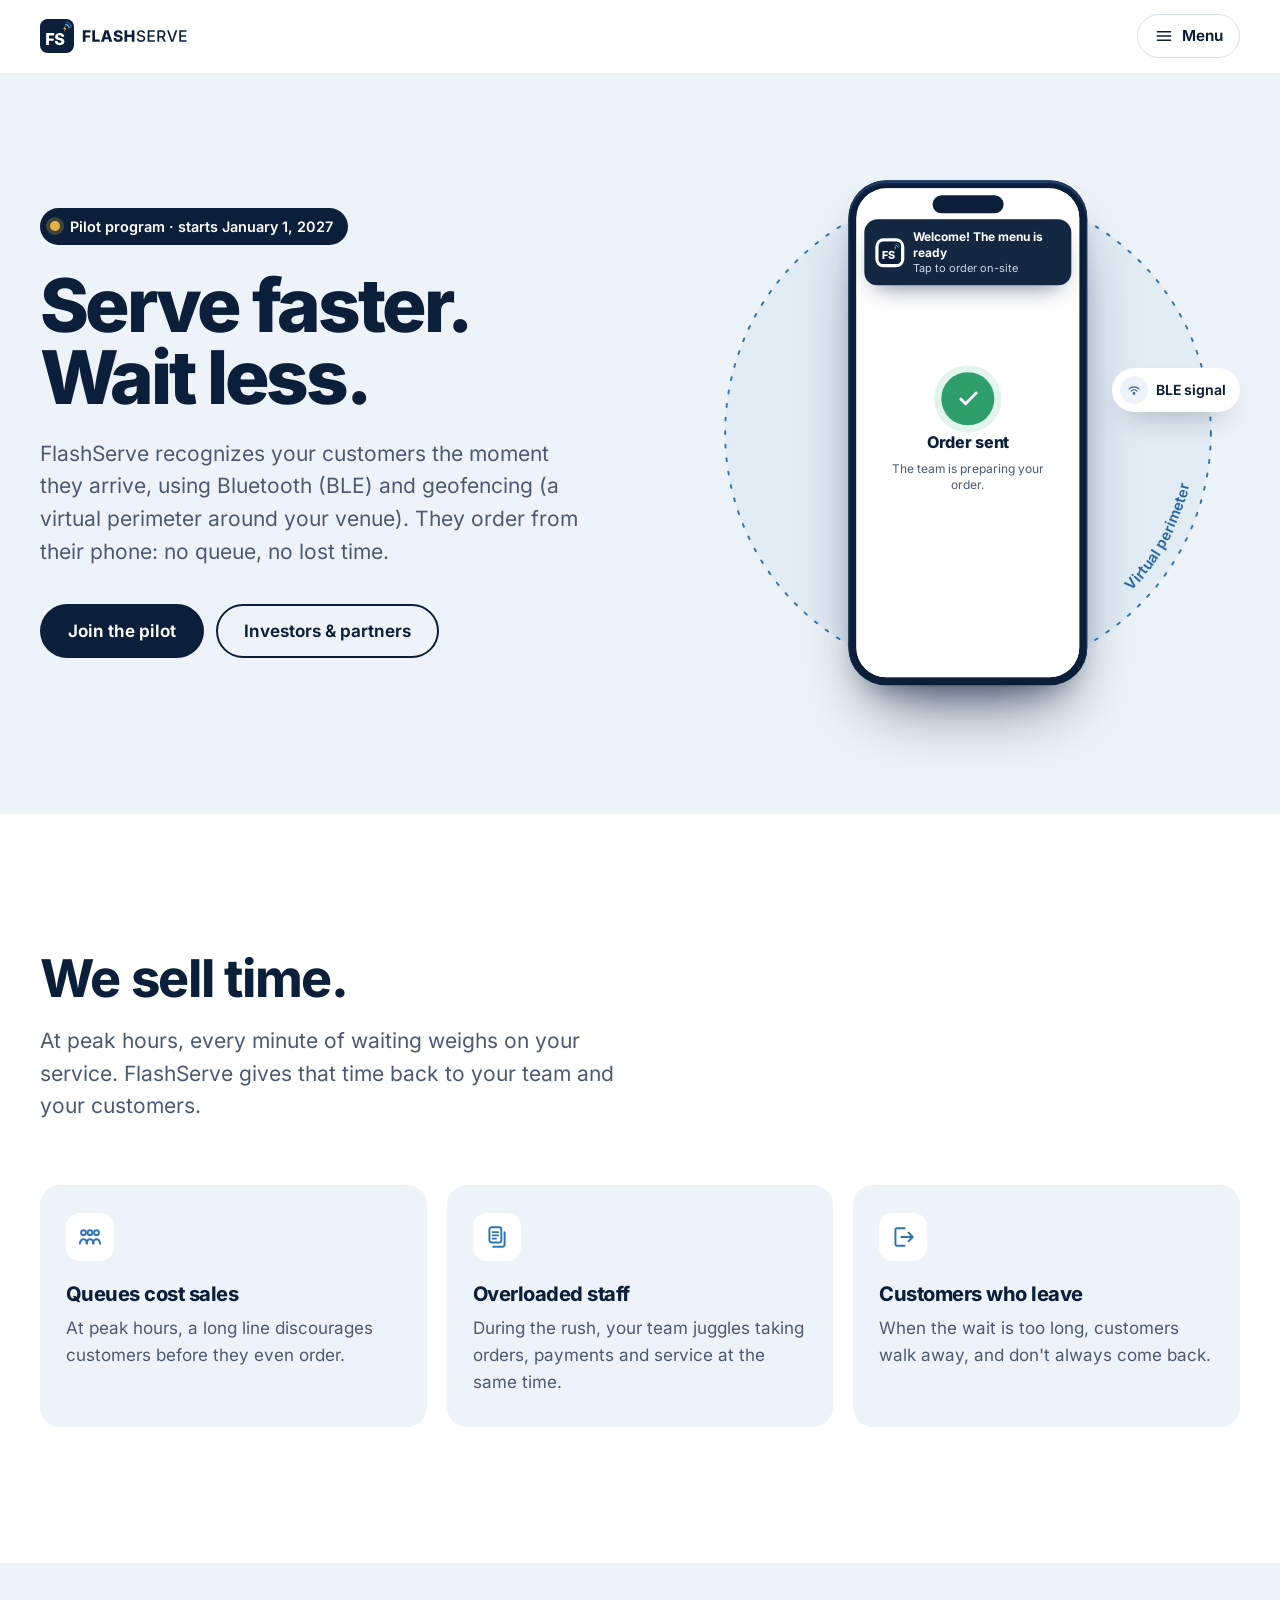
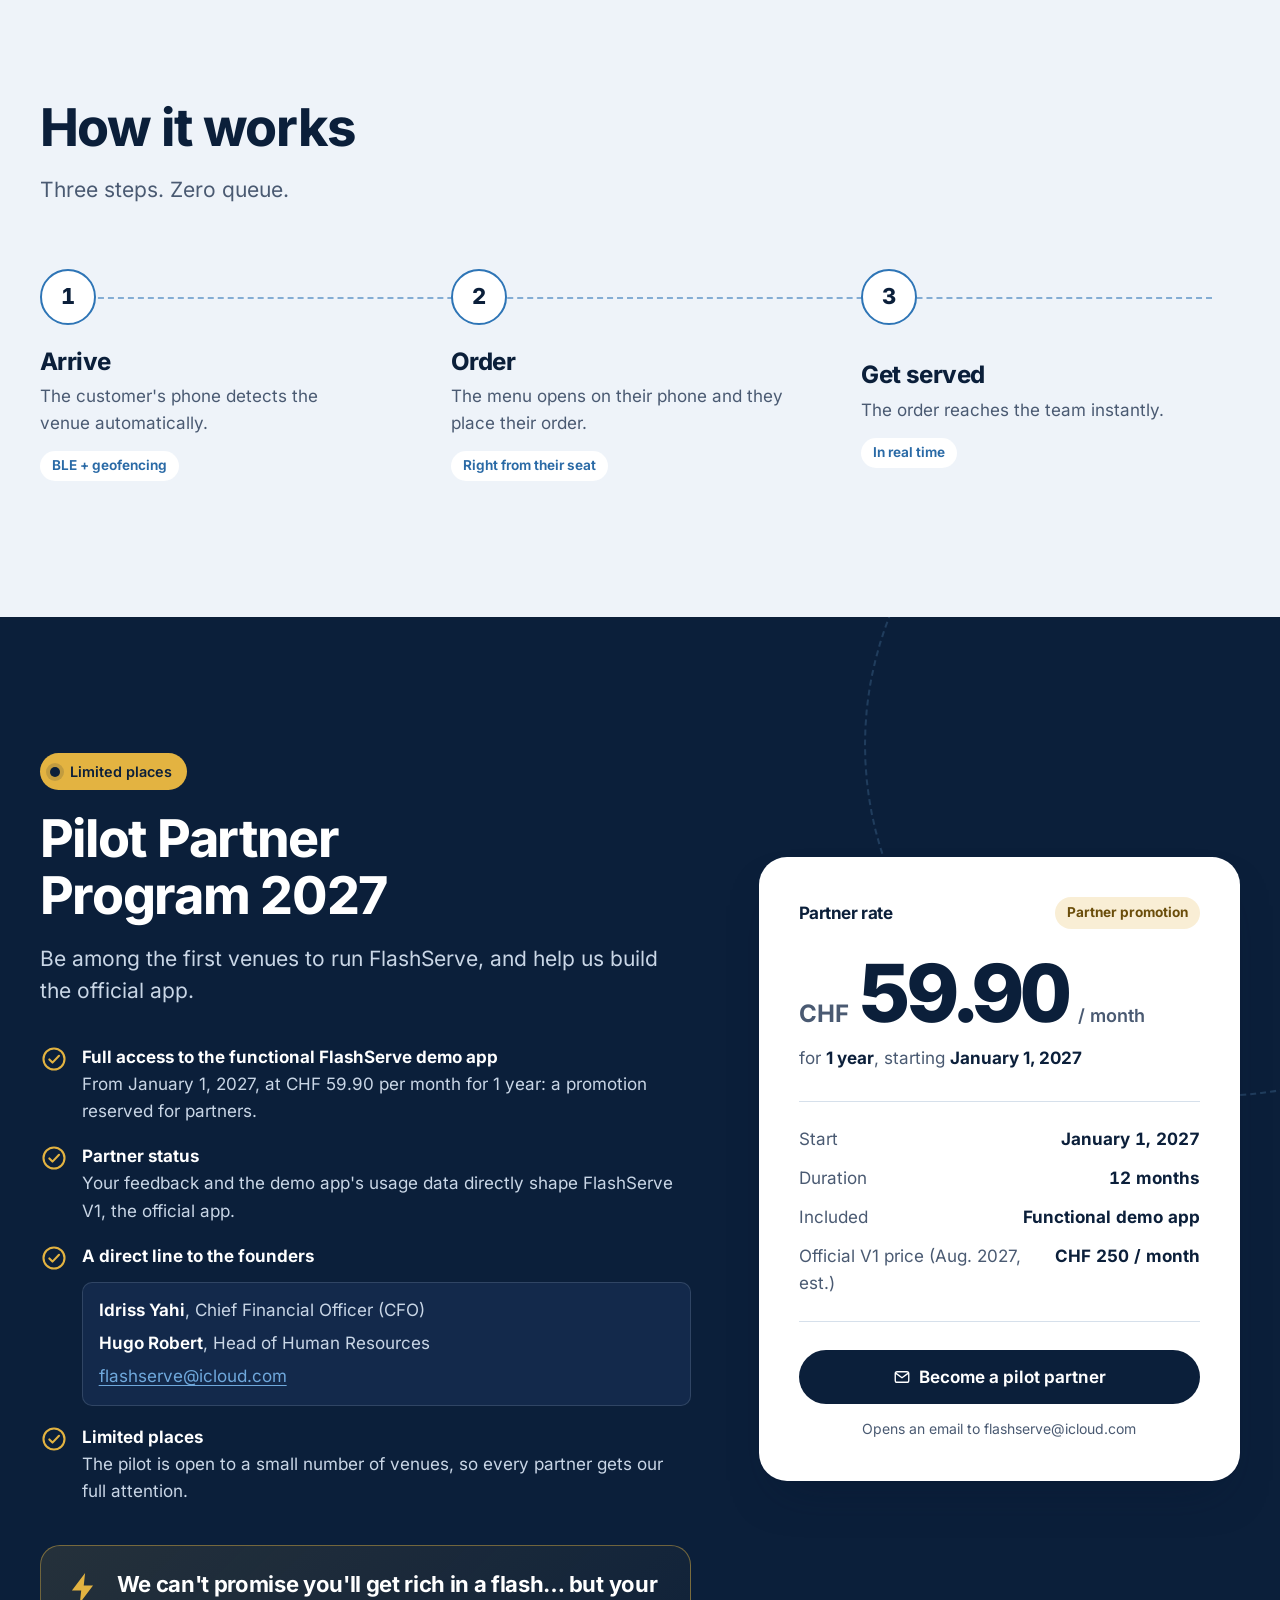
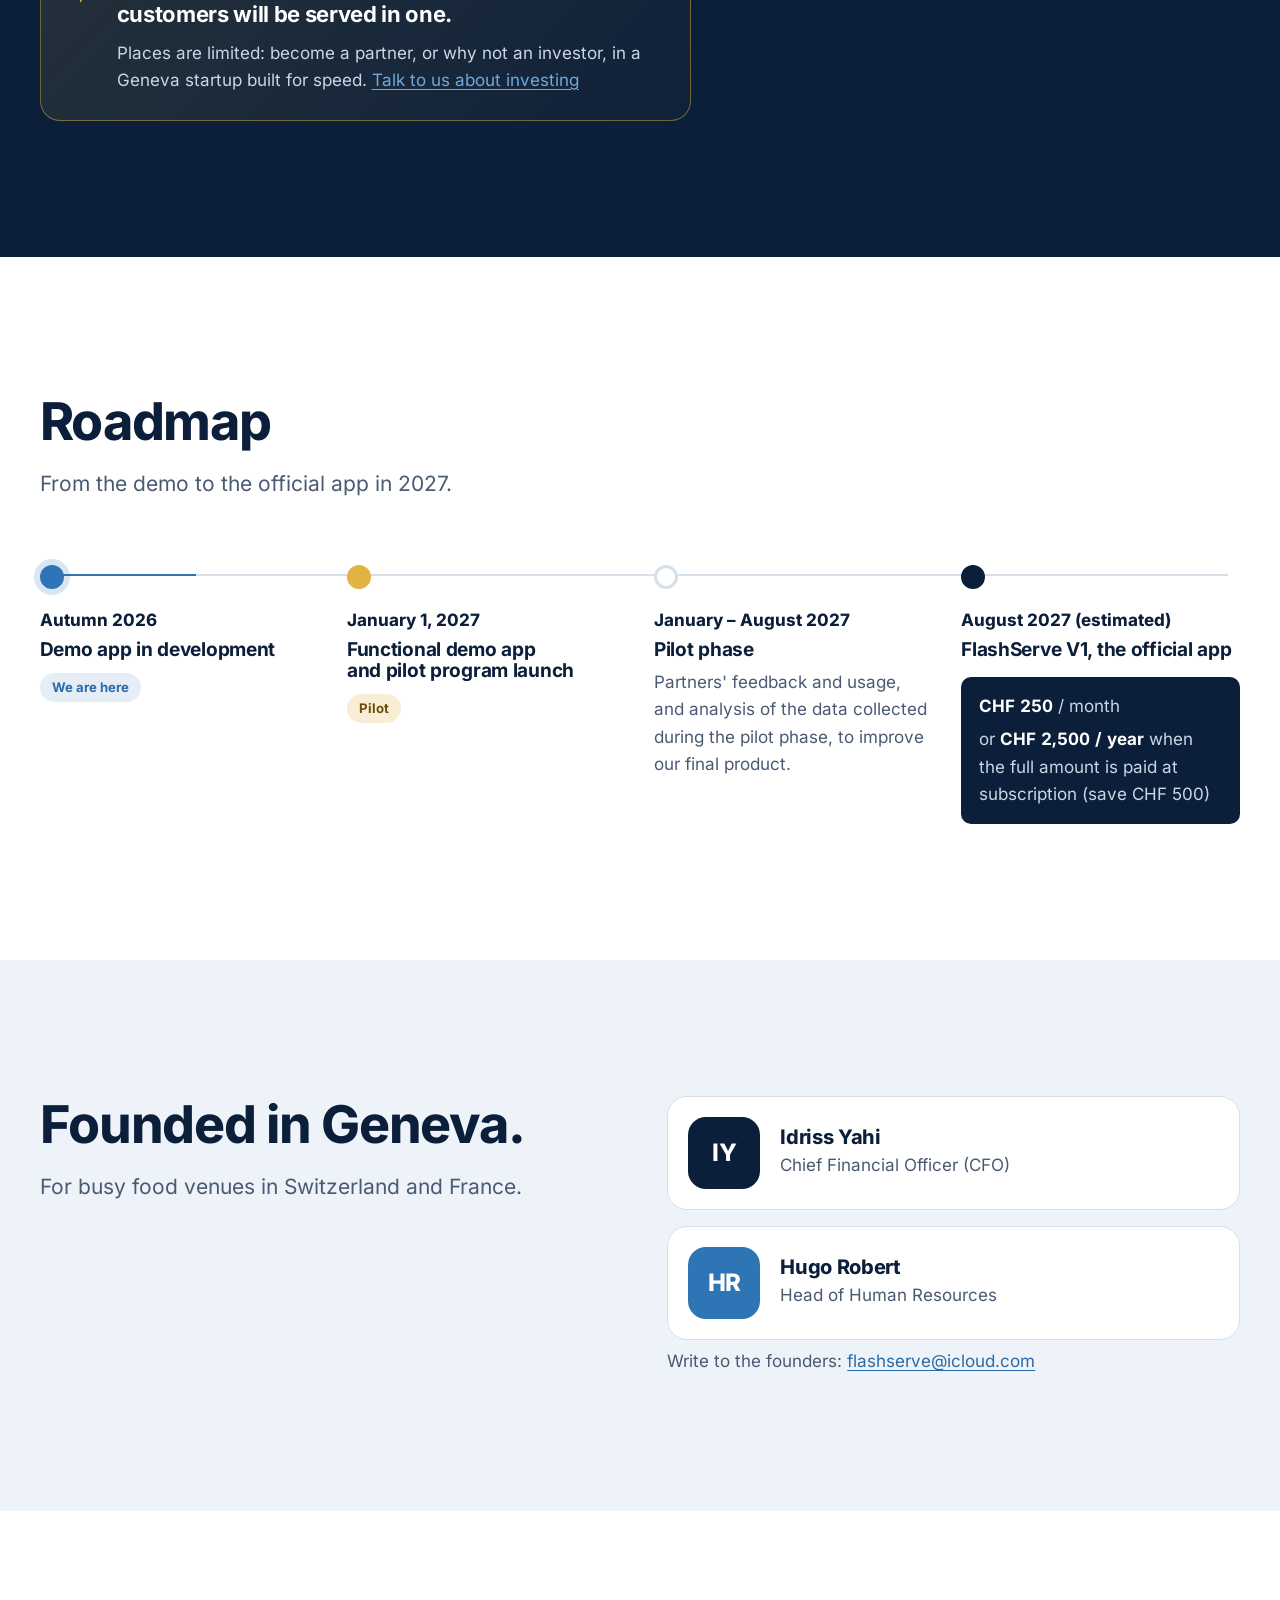
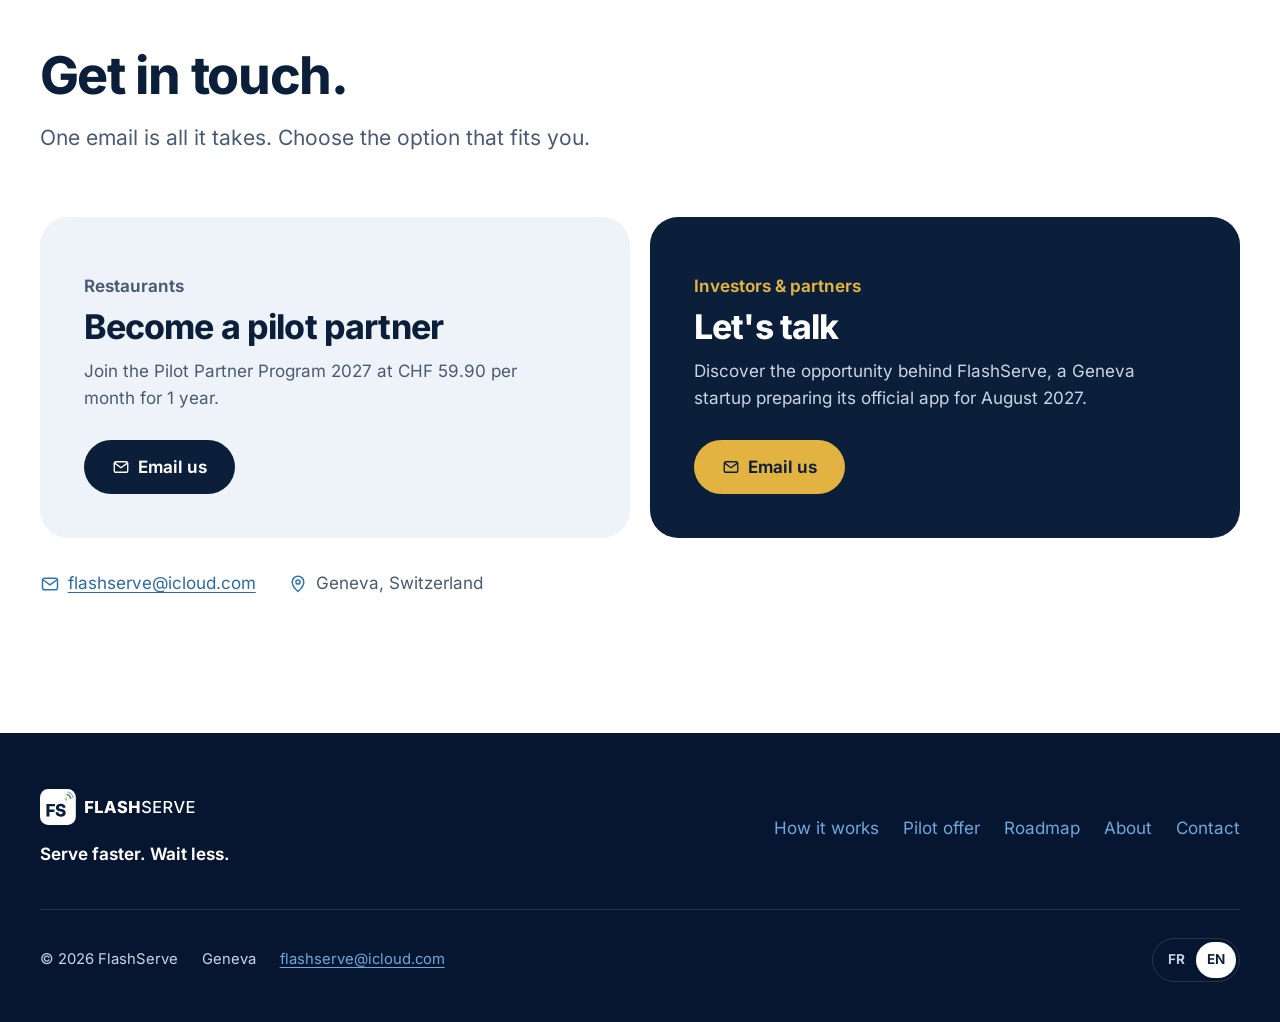
==== en/index.html @ ae3d284d "Launch the FlashServe website (FR/EN) Static one-page site with French and English versions, animate" ====
<!DOCTYPE html>
<html lang="en">
<head>
  <meta charset="utf-8">
  <meta name="viewport" content="width=device-width, initial-scale=1">
  <meta http-equiv="Content-Security-Policy" content="default-src 'none'; script-src 'self'; style-src 'self'; img-src 'self'; font-src 'self'; manifest-src 'self'; connect-src 'self'; base-uri 'none'; form-action 'none'; object-src 'none'; upgrade-insecure-requests">
  <meta name="referrer" content="strict-origin-when-cross-origin">
  <title>FlashServe: on-site ordering without the wait | Geneva</title>
  <meta name="description" content="Your customers order from their phone the moment they arrive, thanks to Bluetooth (BLE) and geofencing. Pilot program from January 1, 2027 at CHF 59.90/month.">
  <link rel="canonical" href="https://flashserve-ch.github.io/en/">
  <link rel="alternate" hreflang="fr" href="https://flashserve-ch.github.io/">
  <link rel="alternate" hreflang="en" href="https://flashserve-ch.github.io/en/">
  <link rel="alternate" hreflang="x-default" href="https://flashserve-ch.github.io/">

  <meta property="og:type" content="website">
  <meta property="og:site_name" content="FlashServe">
  <meta property="og:title" content="FlashServe: serve faster, wait less">
  <meta property="og:description" content="Your customers order from their phone the moment they arrive, thanks to Bluetooth (BLE) and geofencing. Pilot program from January 1, 2027 at CHF 59.90/month.">
  <meta property="og:url" content="https://flashserve-ch.github.io/en/">
  <meta property="og:locale" content="en_US">
  <meta property="og:locale:alternate" content="fr_CH">
  <meta property="og:image" content="https://flashserve-ch.github.io/assets/img/og-en.png">
  <meta property="og:image:width" content="1200">
  <meta property="og:image:height" content="630">
  <meta property="og:image:alt" content="FlashServe logo on a navy background with the tagline “Serve faster. Wait less.”">
  <meta name="twitter:card" content="summary_large_image">

  <meta name="theme-color" content="#0B1F3A">
  <link rel="icon" href="../favicon.ico" sizes="32x32">
  <link rel="icon" href="../favicon.svg" type="image/svg+xml">
  <link rel="apple-touch-icon" href="../apple-touch-icon.png">
  <link rel="manifest" href="../site.webmanifest">

  <link rel="preload" href="../assets/fonts/inter-latin-var.woff2" as="font" type="font/woff2" crossorigin>
  <link rel="stylesheet" href="../assets/css/styles.css?v=1.0.0">
  <script src="../assets/js/main.js?v=1.0.0" defer></script>
  <script type="application/ld+json">{"@context": "https://schema.org", "@type": "Organization", "name": "FlashServe", "url": "https://flashserve-ch.github.io/", "logo": "https://flashserve-ch.github.io/icon-512.png", "email": "flashserve@icloud.com", "description": "Your customers order from their phone the moment they arrive, thanks to Bluetooth (BLE) and geofencing. Pilot program from January 1, 2027 at CHF 59.90/month.", "foundingLocation": {"@type": "Place", "name": "Geneva, Switzerland"}, "areaServed": ["CH", "FR"], "founder": [{"@type": "Person", "name": "Idriss Yahi", "jobTitle": "CFO"}, {"@type": "Person", "name": "Hugo Robert", "jobTitle": "Head of Human Resources"}]}</script>
</head>
<body>
  <a class="skip-link" href="#main">Skip to content</a>

  <header class="site-header">
    <div class="container header-inner">
      <a class="logo" href="./" aria-label="FlashServe, back to home">
        <img src="../assets/img/logo.svg" alt="" width="148" height="34">
      </a>

      <nav class="nav-desktop" aria-label="Main navigation">
        <ul>
          <li><a class="nav-link" href="#how">How it works</a></li>
          <li><a class="nav-link" href="#pilot">Pilot offer</a></li>
          <li><a class="nav-link" href="#roadmap">Roadmap</a></li>
          <li><a class="nav-link" href="#about">About</a></li>
          <li><a class="nav-link" href="#contact">Contact</a></li>
        </ul>
      </nav>

      <div class="header-actions">
        <div class="lang-switch" role="group" aria-label="Choose language"><a href="../" hreflang="fr" lang="fr" data-lang-link>FR</a><span aria-current="true" lang="en">EN</span></div>
        <a class="btn btn--outline" href="mailto:flashserve@icloud.com?subject=FLASHSERVE%20Contact%20---"><svg viewBox="0 0 24 24" aria-hidden="true" focusable="false" fill="none" stroke="currentColor" stroke-width="1.8" stroke-linecap="round" stroke-linejoin="round"><rect x="3" y="5" width="18" height="14" rx="2.5"/><path d="m4 7.2 8 5.8 8-5.8"/></svg>Contact us</a>
        <a class="btn btn--primary" href="#pilot">Become a partner</a>
      </div>

      <details class="nav-mobile">
        <summary>
          <span class="icon-open"><svg viewBox="0 0 24 24" aria-hidden="true" focusable="false" fill="none" stroke="currentColor" stroke-width="1.8" stroke-linecap="round" stroke-linejoin="round"><path d="M4 7h16M4 12h16M4 17h16"/></svg></span><span class="icon-close"><svg viewBox="0 0 24 24" aria-hidden="true" focusable="false" fill="none" stroke="currentColor" stroke-width="1.8" stroke-linecap="round" stroke-linejoin="round"><path d="M6 6l12 12M18 6 6 18"/></svg></span>
          Menu
        </summary>
        <div class="mobile-panel">
          <nav aria-label="Main menu">
            <ul>
          <li><a class="nav-link" href="#how">How it works</a></li>
          <li><a class="nav-link" href="#pilot">Pilot offer</a></li>
          <li><a class="nav-link" href="#roadmap">Roadmap</a></li>
          <li><a class="nav-link" href="#about">About</a></li>
          <li><a class="nav-link" href="#contact">Contact</a></li>
            </ul>
          </nav>
          <a class="btn btn--primary" href="#pilot">Become a partner</a>
          <a class="btn btn--outline" href="mailto:flashserve@icloud.com?subject=FLASHSERVE%20Contact%20---"><svg viewBox="0 0 24 24" aria-hidden="true" focusable="false" fill="none" stroke="currentColor" stroke-width="1.8" stroke-linecap="round" stroke-linejoin="round"><rect x="3" y="5" width="18" height="14" rx="2.5"/><path d="m4 7.2 8 5.8 8-5.8"/></svg>Contact us</a>
          <div class="lang-switch" role="group" aria-label="Choose language"><a href="../" hreflang="fr" lang="fr" data-lang-link>FR</a><span aria-current="true" lang="en">EN</span></div>
        </div>
      </details>
    </div>
  </header>

  <main id="main">
    <!-- Hero -->
    <section class="hero" aria-labelledby="hero-title">
      <div class="container hero-grid">
        <div class="hero-copy">
          <p class="badge"><span class="badge-dot" aria-hidden="true"></span>Pilot program · starts January 1, 2027</p>
          <h1 id="hero-title"><span>Serve faster.</span> <span>Wait less.</span></h1>
          <p class="lead">FlashServe recognizes your customers the moment they arrive, using Bluetooth (BLE) and geofencing (a virtual perimeter around your venue). They order from their phone: no queue, no lost time.</p>
          <div class="hero-actions">
            <a class="btn btn--primary btn--lg" href="#pilot">Join the pilot</a>
            <a class="btn btn--outline btn--lg" href="#contact">Investors &amp; partners</a>
          </div>
        </div>

        <div class="hero-visual" role="img" aria-label="Animated illustration: a customer's phone detects the restaurant via Bluetooth and geofencing, shows the menu, then sends the order to the team.">
          <svg class="radar" viewBox="0 0 560 560" aria-hidden="true" focusable="false">
            <defs><path id="zone-arc-en" d="M 414.2 471.7 A 234 234 0 0 0 513.9 288.2"/></defs>
            <circle class="geofence" cx="280" cy="280" r="250"/>
            <text class="zone-label"><textPath href="#zone-arc-en" startOffset="50%" text-anchor="middle">Virtual perimeter</textPath></text>
            <circle class="ring ring-1" cx="280" cy="280" r="230"/>
            <circle class="ring ring-2" cx="280" cy="280" r="230"/>
            <circle class="ring ring-3" cx="280" cy="280" r="230"/>
          </svg>

          <div class="phone" aria-hidden="true">
            <div class="phone-screen">
              <span class="ph-island"></span>
              <div class="ph-status"><span>12:30</span><span>5G</span></div>
              <div class="ph-notif">
                <span class="ph-notif-icon"><img src="../assets/img/logo-mark.svg" alt="" width="24" height="24"></span>
                <span><strong>Welcome! The menu is ready</strong><small>Tap to order on-site</small></span>
              </div>
              <div class="ph-venue">
                <div class="ph-venue-name">Your restaurant</div>
                <div class="ph-venue-meta"><i></i>You're on-site</div>
              </div>
              <div class="ph-tabs"><span>All</span><span>Mains</span><span>Drinks</span></div>
              <ul class="ph-menu">
                  <li class="ph-item">
                    <span class="ph-thumb"><svg viewBox="0 0 24 24" aria-hidden="true" focusable="false" fill="none" stroke="currentColor" stroke-width="1.8" stroke-linecap="round" stroke-linejoin="round"><path d="M4 10.5C4 7.1 7.6 5 12 5s8 2.1 8 5.5H4Z"/><path d="M3 14h18"/><path d="M5 17h14a2 2 0 0 1-2 2H7a2 2 0 0 1-2-2Z"/></svg></span>
                    <span class="ph-item-text"><span class="ph-item-name">House burger</span><span class="ph-item-price">CHF 18.50</span></span>
                    <span class="ph-add ph-add--1"><svg viewBox="0 0 24 24" aria-hidden="true" focusable="false" fill="none" stroke="currentColor" stroke-width="1.8" stroke-linecap="round" stroke-linejoin="round"><path d="M12 5.5v13M5.5 12h13"/></svg></span>
                  </li>
                  <li class="ph-item">
                    <span class="ph-thumb"><svg viewBox="0 0 24 24" aria-hidden="true" focusable="false" fill="none" stroke="currentColor" stroke-width="1.8" stroke-linecap="round" stroke-linejoin="round"><path d="M6 10h12l-1.5 10h-9L6 10Z"/><path d="M8.2 10V4.5M11 10V3.5M13.8 10V4.5M16.2 10V6"/></svg></span>
                    <span class="ph-item-text"><span class="ph-item-name">House fries</span><span class="ph-item-price">CHF 6.00</span></span>
                    <span class="ph-add ph-add--2"><svg viewBox="0 0 24 24" aria-hidden="true" focusable="false" fill="none" stroke="currentColor" stroke-width="1.8" stroke-linecap="round" stroke-linejoin="round"><path d="M12 5.5v13M5.5 12h13"/></svg></span>
                  </li>
                  <li class="ph-item">
                    <span class="ph-thumb"><svg viewBox="0 0 24 24" aria-hidden="true" focusable="false" fill="none" stroke="currentColor" stroke-width="1.8" stroke-linecap="round" stroke-linejoin="round"><path d="M7 7.5h10L15.8 20H8.2L7 7.5Z"/><path d="M12 7.5 14 3h3"/><path d="M7.5 11.5h9"/></svg></span>
                    <span class="ph-item-text"><span class="ph-item-name">Lemonade</span><span class="ph-item-price">CHF 4.50</span></span>
                    <span class="ph-add ph-add--3"><svg viewBox="0 0 24 24" aria-hidden="true" focusable="false" fill="none" stroke="currentColor" stroke-width="1.8" stroke-linecap="round" stroke-linejoin="round"><path d="M12 5.5v13M5.5 12h13"/></svg></span>
                  </li>
                  <li class="ph-item">
                    <span class="ph-thumb"><svg viewBox="0 0 24 24" aria-hidden="true" focusable="false" fill="none" stroke="currentColor" stroke-width="1.8" stroke-linecap="round" stroke-linejoin="round"><path d="M5 9h11v5a5 5 0 0 1-5 5h-1a5 5 0 0 1-5-5V9Z"/><path d="M16 10.5h1.4a2.5 2.5 0 0 1 0 5H15.6"/><path d="M8.5 3.5V6M12 3.5V6"/></svg></span>
                    <span class="ph-item-text"><span class="ph-item-name">Coffee</span><span class="ph-item-price">CHF 3.80</span></span>
                    <span class="ph-add ph-add--4"><svg viewBox="0 0 24 24" aria-hidden="true" focusable="false" fill="none" stroke="currentColor" stroke-width="1.8" stroke-linecap="round" stroke-linejoin="round"><path d="M12 5.5v13M5.5 12h13"/></svg></span>
                  </li>
              </ul>
              <div class="ph-cart">
                <div class="ph-cart-btn"><span class="t0">Add your dishes</span><span class="t1">Order · CHF 18.50</span><span class="t2">Order · CHF 24.50</span></div>
              </div>
              <div class="ph-sent">
                <span class="ph-check"><svg viewBox="0 0 24 24" aria-hidden="true" focusable="false" fill="none" stroke="currentColor" stroke-width="2.6" stroke-linecap="round" stroke-linejoin="round"><path d="m5 12.5 4.3 4.3L19 7"/></svg></span>
                <strong>Order sent</strong>
                <small>The team is preparing your order.</small>
              </div>
            </div>
          </div>

          <span class="chip chip--geo" aria-hidden="true"><span class="chip-icon"><svg viewBox="0 0 24 24" aria-hidden="true" focusable="false" fill="none" stroke="currentColor" stroke-width="1.8" stroke-linecap="round" stroke-linejoin="round"><circle cx="12" cy="12" r="8.6" stroke-dasharray="2.2 3"/><circle cx="12" cy="12" r="2.6" fill="currentColor" stroke="none"/></svg></span>Customer detected</span>
          <span class="chip chip--ble" aria-hidden="true"><span class="chip-icon"><svg viewBox="0 0 24 24" aria-hidden="true" focusable="false" fill="none" stroke="currentColor" stroke-width="1.8" stroke-linecap="round" stroke-linejoin="round"><path d="M4.6 10.3a10.5 10.5 0 0 1 14.8 0M7.8 13.6a6 6 0 0 1 8.4 0"/><circle cx="12" cy="17.2" r="1.2" fill="currentColor"/></svg></span>BLE signal</span>
          <span class="chip chip--team" aria-hidden="true"><span class="chip-icon"><svg viewBox="0 0 24 24" aria-hidden="true" focusable="false" fill="none" stroke="currentColor" stroke-width="1.8" stroke-linecap="round" stroke-linejoin="round"><path d="m5 12.5 4.3 4.3L19 7"/></svg></span>Order received by the team</span>
        </div>
      </div>
    </section>

    <!-- We sell time -->
    <section class="section" id="time" aria-labelledby="time-title">
      <div class="container">
        <div class="section-head">
          <h2 id="time-title">We sell time.</h2>
          <p class="lead">At peak hours, every minute of waiting weighs on your service. FlashServe gives that time back to your team and your customers.</p>
        </div>
        <ul class="problems">
          <li class="problem">
            <div class="problem-icon"><svg viewBox="0 0 24 24" aria-hidden="true" focusable="false" fill="none" stroke="currentColor" stroke-width="1.8" stroke-linecap="round" stroke-linejoin="round"><circle cx="6" cy="8" r="2.2"/><circle cx="12" cy="8" r="2.2"/><circle cx="18" cy="8" r="2.2"/><path d="M2.6 18c.4-2.6 1.7-4 3.4-4s3 1.4 3.4 4M8.6 18c.4-2.6 1.7-4 3.4-4s3 1.4 3.4 4M14.6 18c.4-2.6 1.7-4 3.4-4s3 1.4 3.4 4"/></svg></div>
            <h3>Queues cost sales</h3>
            <p>At peak hours, a long line discourages customers before they even order.</p>
          </li>
          <li class="problem">
            <div class="problem-icon"><svg viewBox="0 0 24 24" aria-hidden="true" focusable="false" fill="none" stroke="currentColor" stroke-width="1.8" stroke-linecap="round" stroke-linejoin="round"><rect x="5" y="3" width="11" height="14" rx="2"/><path d="M8.5 21H17a2 2 0 0 0 2-2V7.5"/><path d="M8 7.5h5M8 10.5h5M8 13.5h3"/></svg></div>
            <h3>Overloaded staff</h3>
            <p>During the rush, your team juggles taking orders, payments and service at the same time.</p>
          </li>
          <li class="problem">
            <div class="problem-icon"><svg viewBox="0 0 24 24" aria-hidden="true" focusable="false" fill="none" stroke="currentColor" stroke-width="1.8" stroke-linecap="round" stroke-linejoin="round"><path d="M13.5 4H6.2a1.2 1.2 0 0 0-1.2 1.2v13.6A1.2 1.2 0 0 0 6.2 20h7.3"/><path d="M10.5 12H21M17 8l4 4-4 4"/></svg></div>
            <h3>Customers who leave</h3>
            <p>When the wait is too long, customers walk away, and don't always come back.</p>
          </li>
        </ul>
      </div>
    </section>

    <!-- How it works -->
    <section class="section section--glacier" id="how" aria-labelledby="how-title">
      <div class="container">
        <div class="section-head">
          <h2 id="how-title">How it works</h2>
          <p class="lead">Three steps. Zero queue.</p>
        </div>
        <ol class="steps">
          <li class="step">
            <span class="step-num" aria-hidden="true">1</span>
            <div class="step-body">
              <h3><span class="visually-hidden">1. </span>Arrive</h3>
              <p>The customer's phone detects the venue automatically.</p>
              <span class="step-tag">BLE + geofencing</span>
            </div>
          </li>
          <li class="step">
            <span class="step-num" aria-hidden="true">2</span>
            <div class="step-body">
              <h3><span class="visually-hidden">2. </span>Order</h3>
              <p>The menu opens on their phone and they place their order.</p>
              <span class="step-tag">Right from their seat</span>
            </div>
          </li>
          <li class="step">
            <span class="step-num" aria-hidden="true">3</span>
            <div class="step-body">
              <h3><span class="visually-hidden">3. </span>Get served</h3>
              <p>The order reaches the team instantly.</p>
              <span class="step-tag">In real time</span>
            </div>
          </li>
        </ol>
      </div>
    </section>

    <!-- Pilot offer -->
    <section class="section section--navy pilot on-dark" id="pilot" aria-labelledby="pilot-title">
      <div class="container pilot-grid">
        <div class="pilot-copy">
          <p class="badge badge--gold"><span class="badge-dot" aria-hidden="true"></span>Limited places</p>
          <h2 id="pilot-title">Pilot Partner Program 2027</h2>
          <p class="lead">Be among the first venues to run FlashServe, and help us build the official app.</p>
          <ul class="included">
            <li>
              <svg viewBox="0 0 24 24" aria-hidden="true" focusable="false" fill="none" stroke="currentColor" stroke-width="1.8" stroke-linecap="round" stroke-linejoin="round"><circle cx="12" cy="12" r="9"/><path d="m8 12.4 2.7 2.7L16.3 9.3"/></svg>
              <div>
              <strong>Full access to the functional FlashServe demo app</strong>
              <span>From January 1, 2027, at CHF 59.90 per month for 1 year: a promotion reserved for partners.</span>
              </div>
            </li>
            <li>
              <svg viewBox="0 0 24 24" aria-hidden="true" focusable="false" fill="none" stroke="currentColor" stroke-width="1.8" stroke-linecap="round" stroke-linejoin="round"><circle cx="12" cy="12" r="9"/><path d="m8 12.4 2.7 2.7L16.3 9.3"/></svg>
              <div>
              <strong>Partner status</strong>
              <span>Your feedback and the demo app's usage data directly shape FlashServe V1, the official app.</span>
              </div>
            </li>
            <li>
              <svg viewBox="0 0 24 24" aria-hidden="true" focusable="false" fill="none" stroke="currentColor" stroke-width="1.8" stroke-linecap="round" stroke-linejoin="round"><circle cx="12" cy="12" r="9"/><path d="m8 12.4 2.7 2.7L16.3 9.3"/></svg>
              <div>
              <strong>A direct line to the founders</strong>
              <div class="founders-line">
                <p><b>Idriss Yahi</b>, Chief Financial Officer (CFO)</p>
                <p><b>Hugo Robert</b>, Head of Human Resources</p>
                <p><a href="mailto:flashserve@icloud.com?subject=FLASHSERVE%20Contact%20---">flashserve@icloud.com</a></p>
              </div>
              </div>
            </li>
            <li>
              <svg viewBox="0 0 24 24" aria-hidden="true" focusable="false" fill="none" stroke="currentColor" stroke-width="1.8" stroke-linecap="round" stroke-linejoin="round"><circle cx="12" cy="12" r="9"/><path d="m8 12.4 2.7 2.7L16.3 9.3"/></svg>
              <div>
              <strong>Limited places</strong>
              <span>The pilot is open to a small number of venues, so every partner gets our full attention.</span>
              </div>
            </li>
          </ul>
          <div class="wink">
            <svg viewBox="0 0 24 24" aria-hidden="true" focusable="false"><path fill="currentColor" d="M13.4 2 4.6 13.6h6.2L9.9 22l8.8-11.6h-6.2L13.4 2Z"/></svg>
            <div>
              <p class="wink-joke">We can't promise you'll get rich in a flash… but your customers will be served in one.</p>
              <p class="wink-cta">Places are limited: become a partner, or why not an investor, in a Geneva startup built for speed. <a href="mailto:flashserve@icloud.com?subject=FLASHSERVE%20Investor%20%26%20partner%20request%20---&amp;body=Hello%20Idriss%20and%20Hugo%2C%0D%0A%0D%0AI%27d%20like%20to%20talk%20with%20you%20about%20FlashServe.%0D%0A%0D%0AName%3A%0D%0AOrganization%3A%0D%0AI%27m%20interested%20as%3A%20investor%20%2F%20partner%0D%0A%0D%0ABest%20regards%2C">Talk to us about investing</a></p>
            </div>
          </div>
        </div>

        <aside class="price-card" aria-labelledby="price-title">
          <div class="price-card-top">
            <h3 class="price-label" id="price-title">Partner rate</h3>
            <span class="price-promo">Partner promotion</span>
          </div>
          <p class="price"><span class="price-currency">CHF</span><span class="price-amount">59.90</span><span class="price-period">/ month</span></p>
          <p class="price-terms">for <b>1 year</b>, starting <b>January 1, 2027</b></p>
          <ul class="price-facts">
              <li><span>Start</span><b>January 1, 2027</b></li>
              <li><span>Duration</span><b>12 months</b></li>
              <li><span>Included</span><b>Functional demo app</b></li>
              <li><span>Official V1 price (Aug. 2027, est.)</span><b>CHF 250 / month</b></li>
          </ul>
          <a class="btn btn--primary btn--lg btn--block" href="mailto:flashserve@icloud.com?subject=FLASHSERVE%20Pilote%20request%20---&amp;body=Hello%20FlashServe%20team%2C%0D%0A%0D%0AWe%20would%20like%20to%20join%20the%20Pilot%20Partner%20Program%202027.%0D%0A%0D%0ARestaurant%20name%3A%0D%0ACity%3A%0D%0AContact%20person%3A%0D%0APhone%3A%0D%0A%0D%0AThank%20you%21"><svg viewBox="0 0 24 24" aria-hidden="true" focusable="false" fill="none" stroke="currentColor" stroke-width="1.8" stroke-linecap="round" stroke-linejoin="round"><rect x="3" y="5" width="18" height="14" rx="2.5"/><path d="m4 7.2 8 5.8 8-5.8"/></svg>Become a pilot partner</a>
          <p class="price-note">Opens an email to flashserve@icloud.com</p>
        </aside>
      </div>
    </section>

    <!-- Roadmap -->
    <section class="section" id="roadmap" aria-labelledby="roadmap-title">
      <div class="container">
        <div class="section-head">
          <h2 id="roadmap-title">Roadmap</h2>
          <p class="lead">From the demo to the official app in 2027.</p>
        </div>
        <ol class="timeline">
          <li class="milestone milestone--now">
            <span class="milestone-dot" aria-hidden="true"></span>
            <time>Autumn 2026</time>
            <h3>Demo app in development</h3>
            <span class="milestone-tag">We are here</span>
          </li>
          <li class="milestone milestone--pilot">
            <span class="milestone-dot" aria-hidden="true"></span>
            <time>January 1, 2027</time>
            <h3>Functional demo app and pilot program launch</h3>
            <span class="milestone-tag">Pilot</span>
          </li>
          <li class="milestone">
            <span class="milestone-dot" aria-hidden="true"></span>
            <time>January – August 2027</time>
            <h3>Pilot phase</h3>
            <p>Partners' feedback and usage, and analysis of the data collected during the pilot phase, to improve our final product.</p>
          </li>
          <li class="milestone milestone--v1">
            <span class="milestone-dot" aria-hidden="true"></span>
            <time>August 2027 (estimated)</time>
            <h3>FlashServe V1, the official app</h3>
            <div class="v1-price">
              <p><b>CHF 250</b> / month</p>
              <p>or <b>CHF 2,500 / year</b> when the full amount is paid at subscription (save CHF 500)</p>
            </div>
          </li>
        </ol>
      </div>
    </section>

    <!-- About -->
    <section class="section section--glacier" id="about" aria-labelledby="about-title">
      <div class="container about-grid">
        <div class="section-head">
          <h2 id="about-title">Founded in Geneva.</h2>
          <p class="lead">For busy food venues in Switzerland and France.</p>
        </div>
        <div>
          <h3 class="visually-hidden">The founders</h3>
          <ul class="founders">
            <li class="founder">
              <span class="avatar" aria-hidden="true">IY</span>
              <div><h3>Idriss Yahi</h3><p>Chief Financial Officer (CFO)</p></div>
            </li>
            <li class="founder">
              <span class="avatar" aria-hidden="true">HR</span>
              <div><h3>Hugo Robert</h3><p>Head of Human Resources</p></div>
            </li>
          </ul>
          <p class="founders-mail">Write to the founders: <a href="mailto:flashserve@icloud.com">flashserve@icloud.com</a></p>
        </div>
      </div>
    </section>

    <!-- Contact -->
    <section class="section" id="contact" aria-labelledby="contact-title">
      <div class="container">
        <div class="section-head">
          <h2 id="contact-title">Get in touch.</h2>
          <p class="lead">One email is all it takes. Choose the option that fits you.</p>
        </div>
        <div class="contact-grid">
          <article class="contact-card contact-card--restaurants">
            <p class="contact-kicker">Restaurants</p>
            <h3>Become a pilot partner</h3>
            <p>Join the Pilot Partner Program 2027 at CHF 59.90 per month for 1 year.</p>
            <a class="btn btn--primary btn--lg" href="mailto:flashserve@icloud.com?subject=FLASHSERVE%20Pilote%20request%20---&amp;body=Hello%20FlashServe%20team%2C%0D%0A%0D%0AWe%20would%20like%20to%20join%20the%20Pilot%20Partner%20Program%202027.%0D%0A%0D%0ARestaurant%20name%3A%0D%0ACity%3A%0D%0AContact%20person%3A%0D%0APhone%3A%0D%0A%0D%0AThank%20you%21"><svg viewBox="0 0 24 24" aria-hidden="true" focusable="false" fill="none" stroke="currentColor" stroke-width="1.8" stroke-linecap="round" stroke-linejoin="round"><rect x="3" y="5" width="18" height="14" rx="2.5"/><path d="m4 7.2 8 5.8 8-5.8"/></svg>Email us<span class="visually-hidden">: Become a pilot partner</span></a>
          </article>
          <article class="contact-card contact-card--investors on-dark">
            <p class="contact-kicker">Investors &amp; partners</p>
            <h3>Let's talk</h3>
            <p>Discover the opportunity behind FlashServe, a Geneva startup preparing its official app for August 2027.</p>
            <a class="btn btn--gold btn--lg" href="mailto:flashserve@icloud.com?subject=FLASHSERVE%20Investor%20%26%20partner%20request%20---&amp;body=Hello%20Idriss%20and%20Hugo%2C%0D%0A%0D%0AI%27d%20like%20to%20talk%20with%20you%20about%20FlashServe.%0D%0A%0D%0AName%3A%0D%0AOrganization%3A%0D%0AI%27m%20interested%20as%3A%20investor%20%2F%20partner%0D%0A%0D%0ABest%20regards%2C"><svg viewBox="0 0 24 24" aria-hidden="true" focusable="false" fill="none" stroke="currentColor" stroke-width="1.8" stroke-linecap="round" stroke-linejoin="round"><rect x="3" y="5" width="18" height="14" rx="2.5"/><path d="m4 7.2 8 5.8 8-5.8"/></svg>Email us<span class="visually-hidden">: Investors &amp; partners</span></a>
          </article>
        </div>
        <ul class="contact-direct">
          <li><svg viewBox="0 0 24 24" aria-hidden="true" focusable="false" fill="none" stroke="currentColor" stroke-width="1.8" stroke-linecap="round" stroke-linejoin="round"><rect x="3" y="5" width="18" height="14" rx="2.5"/><path d="m4 7.2 8 5.8 8-5.8"/></svg><a href="mailto:flashserve@icloud.com">flashserve@icloud.com</a></li>
          <li><svg viewBox="0 0 24 24" aria-hidden="true" focusable="false" fill="none" stroke="currentColor" stroke-width="1.8" stroke-linecap="round" stroke-linejoin="round"><path d="M12 21s-7-6.1-7-11.4a7 7 0 0 1 14 0C19 14.9 12 21 12 21Z"/><circle cx="12" cy="9.6" r="2.5"/></svg>Geneva, Switzerland</li>
        </ul>
      </div>
    </section>
  </main>

  <footer class="site-footer on-dark">
    <div class="container">
      <div class="footer-top">
        <div class="footer-brand">
          <img src="../assets/img/logo-white.svg" alt="FlashServe" width="156" height="36">
          <p>Serve faster. Wait less.</p>
        </div>
        <nav class="footer-nav" aria-label="Site map">
          <ul>
          <li><a class="footer-link" href="#how">How it works</a></li>
          <li><a class="footer-link" href="#pilot">Pilot offer</a></li>
          <li><a class="footer-link" href="#roadmap">Roadmap</a></li>
          <li><a class="footer-link" href="#about">About</a></li>
          <li><a class="footer-link" href="#contact">Contact</a></li>
          </ul>
        </nav>
      </div>
      <div class="footer-bottom">
        <ul>
          <li>© 2026 FlashServe</li>
          <li>Geneva</li>
          <li><a href="mailto:flashserve@icloud.com">flashserve@icloud.com</a></li>
        </ul>
        <div class="lang-switch" role="group" aria-label="Choose language"><a href="../" hreflang="fr" lang="fr" data-lang-link>FR</a><span aria-current="true" lang="en">EN</span></div>
      </div>
    </div>
  </footer>
</body>
</html>
---- assets/css/styles.css ----
/* ==========================================================================
   FlashServe — official website styles
   Colors, type and spacing are defined once in :root and reused everywhere.
   ========================================================================== */

@font-face {
  font-family: "Inter";
  font-style: normal;
  font-display: swap;
  font-weight: 100 900;
  src: url("../fonts/inter-latin-var.woff2") format("woff2-variations"),
       url("../fonts/inter-latin-var.woff2") format("woff2");
}

:root {
  /* Brand colors */
  --navy: #0B1F3A;
  --navy-deep: #071630;
  --navy-2: #13294B;
  --blue: #2E75B6;
  --blue-ink: #2A6AA6;      /* blue for small text on light backgrounds */
  --blue-light: #6FA8DC;    /* blue for text and lines on navy */
  --glacier: #EEF3F9;
  --paper: #FFFFFF;
  --gold: #E3B341;
  --slate: #4A5A72;
  --mist: #C9D6E6;
  --line: #D6E0EB;
  --line-dark: rgba(201, 214, 230, 0.16);

  /* Type */
  --font: "Inter", ui-sans-serif, system-ui, -apple-system, "Segoe UI", Roboto, "Helvetica Neue", Arial, sans-serif;
  --text-base: 1.0625rem;
  --text-lead: clamp(1.125rem, 1.03rem + 0.4vw, 1.3125rem);
  --text-h1: clamp(2.75rem, 1.5rem + 4.3vw, 4.625rem);
  --text-h2: clamp(2rem, 1.35rem + 2.6vw, 3.25rem);
  --text-h3: 1.25rem;

  /* Layout */
  --container: 84rem;
  --gutter: clamp(1rem, 0.4rem + 2.6vw, 2.5rem);
  --section: clamp(4.5rem, 2.5rem + 8vw, 8.5rem);
  --header-h: 4.5rem;

  /* Shape */
  --r-sm: 0.625rem;
  --r-md: 1.25rem;
  --r-lg: 1.75rem;
  --shadow-card: 0 1px 2px rgba(11, 31, 58, 0.06), 0 24px 48px -24px rgba(7, 22, 48, 0.55);
}

/* --------------------------------------------------------------------------
   Base
   -------------------------------------------------------------------------- */
*,
*::before,
*::after { box-sizing: border-box; }

html {
  -webkit-text-size-adjust: 100%;
  text-size-adjust: 100%;
  scroll-behavior: smooth;
  scroll-padding-top: calc(var(--header-h) + 1rem);
}

body {
  margin: 0;
  background: var(--paper);
  color: var(--navy);
  font-family: var(--font);
  font-size: var(--text-base);
  line-height: 1.6;
  font-feature-settings: "cv11", "ss03";
  -webkit-font-smoothing: antialiased;
  -moz-osx-font-smoothing: grayscale;
  overflow-x: hidden;
}

img, svg { display: block; max-width: 100%; }

h1, h2, h3, p, ul, ol, figure, blockquote { margin: 0; }
ul, ol { padding: 0; list-style: none; }

h1, h2, h3 { font-weight: 750; line-height: 1.1; letter-spacing: -0.025em; text-wrap: balance; }
p { text-wrap: pretty; }

a { color: var(--blue-ink); text-underline-offset: 0.2em; text-decoration-thickness: 1px; }
a:hover { text-decoration-thickness: 2px; }

:focus-visible {
  outline: 3px solid var(--blue);
  outline-offset: 3px;
  border-radius: 6px;
}
.on-dark :focus-visible { outline-color: var(--gold); }

.visually-hidden {
  position: absolute !important;
  width: 1px; height: 1px;
  padding: 0; margin: -1px;
  overflow: hidden; clip: rect(0 0 0 0);
  white-space: nowrap; border: 0;
}

.skip-link {
  position: absolute;
  left: 1rem; top: -4rem;
  z-index: 100;
  padding: 0.75rem 1.125rem;
  background: var(--navy);
  color: var(--paper);
  font-weight: 600;
  border-radius: var(--r-sm);
  text-decoration: none;
}
.skip-link:focus { top: 1rem; }

.container {
  width: 100%;
  max-width: calc(var(--container) + 2 * var(--gutter));
  margin-inline: auto;
  padding-inline: var(--gutter);
}

.section { padding-block: var(--section); }
.section--glacier { background: var(--glacier); }
.section--navy { background: var(--navy); color: var(--paper); }

.section-head { max-width: 46rem; margin-bottom: clamp(2.5rem, 1.5rem + 3vw, 4rem); }
.section-head h2 { font-size: var(--text-h2); }
.section-head .lead { margin-top: 1.125rem; }

.lead { font-size: var(--text-lead); line-height: 1.55; color: var(--slate); max-width: 40rem; }
.on-dark .lead { color: var(--mist); }

.brand-line {
  display: inline-flex; align-items: center; gap: 0.5rem;
  margin-bottom: 1rem;
  font-weight: 650; color: var(--blue-ink);
}
.brand-line svg { width: 1.125rem; height: 1.125rem; }

/* --------------------------------------------------------------------------
   Buttons
   -------------------------------------------------------------------------- */
.btn {
  display: inline-flex; align-items: center; justify-content: center; gap: 0.5rem;
  min-height: 2.875rem;
  padding: 0.6875rem 1.25rem;
  border: 2px solid transparent;
  border-radius: 999px;
  font: inherit; font-size: 0.975rem; font-weight: 650; line-height: 1.2;
  text-decoration: none; white-space: nowrap;
  cursor: pointer;
  transition: background-color 0.18s ease, color 0.18s ease, border-color 0.18s ease, transform 0.18s ease;
}
.btn:active { transform: translateY(1px); }
.btn svg { width: 1.125rem; height: 1.125rem; flex: none; }

.btn--primary { background: var(--navy); color: var(--paper); }
.btn--primary:hover { background: var(--navy-2); }

.btn--outline { border-color: var(--navy); color: var(--navy); background: transparent; }
.btn--outline:hover { background: var(--navy); color: var(--paper); }

.btn--gold { background: var(--gold); color: var(--navy); }
.btn--gold:hover { background: #EDC461; }

.btn--light { border-color: var(--mist); color: var(--paper); background: transparent; }
.btn--light:hover { background: var(--paper); color: var(--navy); border-color: var(--paper); }

.btn--lg { min-height: 3.375rem; padding: 0.875rem 1.625rem; font-size: 1.0625rem; }
.btn--block { width: 100%; }

/* --------------------------------------------------------------------------
   Header
   -------------------------------------------------------------------------- */
.site-header {
  position: sticky; top: 0; z-index: 50;
  background: rgba(255, 255, 255, 0.9);
  -webkit-backdrop-filter: saturate(1.4) blur(14px);
  backdrop-filter: saturate(1.4) blur(14px);
  border-bottom: 1px solid transparent;
  transition: border-color 0.2s ease, box-shadow 0.2s ease;
}
.site-header.is-scrolled { border-bottom-color: var(--line); box-shadow: 0 8px 24px -20px rgba(11, 31, 58, 0.5); }

.header-inner {
  display: flex; align-items: center; gap: 1.25rem;
  height: var(--header-h);
}

.logo { display: inline-flex; align-items: center; flex: none; border-radius: var(--r-sm); }
.logo img { height: 2.125rem; width: auto; }

.nav-desktop { display: none; margin-left: auto; }
.nav-desktop ul { display: flex; gap: 0.25rem; }
.nav-link {
  display: inline-flex; align-items: center;
  min-height: 2.75rem; padding: 0 0.6875rem;
  white-space: nowrap;
  border-radius: 999px;
  color: var(--navy); font-size: 0.95rem; font-weight: 550;
  text-decoration: none;
}
.nav-link:hover { background: var(--glacier); }
.nav-link.is-active { color: var(--blue-ink); }

.header-actions { display: none; align-items: center; gap: 0.625rem; }
.header-actions .btn { min-height: 2.625rem; padding: 0.5rem 1.0625rem; font-size: 0.925rem; }

.lang-switch {
  display: inline-flex; align-items: center;
  padding: 0.1875rem;
  border: 1px solid var(--line);
  border-radius: 999px;
  font-size: 0.85rem; font-weight: 650;
}
.lang-switch a, .lang-switch span {
  display: inline-flex; align-items: center; justify-content: center;
  min-width: 2.5rem; min-height: 2.25rem; padding: 0 0.625rem;
  border-radius: 999px;
  color: var(--slate); text-decoration: none;
}
.lang-switch a:hover { color: var(--navy); background: var(--glacier); }
.lang-switch [aria-current="true"] { background: var(--navy); color: var(--paper); }

/* Mobile menu (works without JavaScript thanks to <details>) */
.nav-mobile { margin-left: auto; }
.nav-mobile > summary {
  display: inline-flex; align-items: center; justify-content: center; gap: 0.5rem;
  min-height: 2.75rem; padding: 0 1rem;
  border: 1px solid var(--line); border-radius: 999px;
  font-weight: 650; font-size: 0.95rem;
  list-style: none; cursor: pointer;
}
.nav-mobile > summary::-webkit-details-marker { display: none; }
.nav-mobile > summary svg { width: 1.25rem; height: 1.25rem; }
.nav-mobile .icon-close { display: none; }
.nav-mobile[open] .icon-close { display: block; }
.nav-mobile[open] .icon-open { display: none; }

.mobile-panel {
  position: absolute; left: 0; right: 0; top: var(--header-h);
  max-height: calc(100vh - var(--header-h));
  overflow-y: auto;
  padding: 1rem var(--gutter) 1.75rem;
  background: var(--paper);
  border-bottom: 1px solid var(--line);
  box-shadow: 0 24px 40px -28px rgba(11, 31, 58, 0.6);
}
.mobile-panel ul { display: grid; gap: 0.125rem; margin-bottom: 1.25rem; }
.mobile-panel .nav-link { width: 100%; min-height: 3rem; padding: 0 0.875rem; font-size: 1.0625rem; border-radius: var(--r-sm); }
.mobile-panel .btn { width: 100%; margin-top: 0.625rem; }
.mobile-panel .lang-switch { margin-top: 1.25rem; }

@media (min-width: 84rem) {
  .nav-desktop, .header-actions { display: flex; }
  .nav-mobile { display: none; }
}

/* --------------------------------------------------------------------------
   Hero
   -------------------------------------------------------------------------- */
.hero {
  position: relative;
  overflow: hidden;
  background: var(--glacier);
  padding-block: clamp(3rem, 1.5rem + 5vw, 6rem) clamp(4rem, 2rem + 6vw, 7rem);
}

.hero-grid {
  display: grid; gap: clamp(2.5rem, 1rem + 4vw, 4rem);
  align-items: center;
}

.badge {
  display: inline-flex; align-items: center; gap: 0.625rem;
  padding: 0.4375rem 0.9375rem 0.4375rem 0.625rem;
  border-radius: 999px;
  background: var(--navy); color: var(--paper);
  font-size: 0.9rem; font-weight: 600;
}
.badge-dot {
  width: 0.625rem; height: 0.625rem; border-radius: 50%;
  background: var(--gold);
  box-shadow: 0 0 0 4px rgba(227, 179, 65, 0.25);
}

.hero h1 {
  margin-top: 1.5rem;
  font-size: var(--text-h1);
  font-weight: 820;
  line-height: 0.98;
  letter-spacing: -0.045em;
}
.hero h1 span { display: block; }

.hero .lead { margin-top: 1.5rem; max-width: 34rem; }

.hero-actions { display: flex; flex-wrap: wrap; gap: 0.75rem; margin-top: 2.25rem; }

/* ---- Hero visual: geofence + BLE rings + phone ---- */
.hero-visual {
  position: relative;
  width: min(100%, 34rem);
  aspect-ratio: 1 / 1;
  margin-inline: auto;
  container-type: inline-size;
}

.radar { position: absolute; inset: 0; width: 100%; height: 100%; overflow: visible; }
.radar .geofence { fill: rgba(46, 117, 182, 0.06); stroke: var(--blue); stroke-width: 2; stroke-dasharray: 3 11; stroke-linecap: round; }
.radar .ring { fill: none; stroke: var(--blue); stroke-width: 2; transform-origin: 280px 280px; opacity: 0; }
.radar .zone-label { fill: var(--blue-ink); font-family: var(--font); font-size: 15px; font-weight: 650; letter-spacing: 0.01em; }

.phone {
  position: absolute;
  left: 50%; top: 50%;
  width: 44%;
  aspect-ratio: 9 / 19;
  transform: translate(-50%, -50%);
  padding: 0.5rem;
  border-radius: 2.375rem;
  background: var(--navy);
  box-shadow: 0 2px 0 1px #1d3a63 inset, 0 40px 70px -30px rgba(7, 22, 48, 0.75), 0 18px 30px -18px rgba(7, 22, 48, 0.5);
}
.phone-screen {
  position: relative;
  height: 100%;
  overflow: hidden;
  border-radius: 1.875rem;
  background: var(--paper);
  font-size: 2.2cqi;
  line-height: 1.35;
}
.ph-island {
  position: absolute; top: 0.55em; left: 50%; transform: translateX(-50%);
  width: 32%; height: 1.55em; border-radius: 999px; background: var(--navy); z-index: 3;
}
.ph-status { display: flex; justify-content: space-between; padding: 0.7em 1.4em 0; font-weight: 650; font-size: 0.9em; }

.ph-venue { padding: 2.1em 1.2em 0.9em; border-bottom: 1px solid var(--line); }
.ph-venue-name { font-size: 1.5em; font-weight: 780; letter-spacing: -0.02em; }
.ph-venue-meta { display: flex; align-items: center; gap: 0.4em; margin-top: 0.25em; color: var(--slate); font-weight: 550; }
.ph-venue-meta i { width: 0.6em; height: 0.6em; border-radius: 50%; background: #2E9E6B; }

.ph-tabs { display: flex; gap: 0.45em; padding: 0.8em 1.2em 0.2em; }
.ph-tabs span { padding: 0.35em 0.8em; border-radius: 999px; background: var(--glacier); color: var(--slate); font-weight: 650; }
.ph-tabs span:first-child { background: var(--navy); color: var(--paper); }
.ph-menu { padding: 0.3em 1.2em; }
.ph-item { display: flex; align-items: center; gap: 0.75em; padding: 0.75em 0; border-bottom: 1px solid var(--glacier); }
.ph-thumb { flex: none; width: 2.9em; height: 2.9em; border-radius: 0.8em; background: var(--glacier); display: grid; place-items: center; }
.ph-thumb svg { width: 1.7em; height: 1.7em; }
.ph-item-text { flex: 1; min-width: 0; }
.ph-item-name { display: block; font-weight: 650; }
.ph-item-price { display: block; color: var(--slate); font-variant-numeric: tabular-nums; }
.ph-add {
  flex: none; display: grid; place-items: center;
  width: 2.1em; height: 2.1em; border-radius: 50%;
  background: var(--glacier); color: var(--navy); font-weight: 700;
}
.ph-add svg { width: 1em; height: 1em; }

.ph-cart { position: absolute; left: 1.2em; right: 1.2em; bottom: 1.4em; }
.ph-cart-btn {
  position: relative;
  display: grid;
  height: 3.4em; border-radius: 1em;
  background: var(--navy); color: var(--paper);
  font-weight: 700;
}
.ph-cart-btn span { grid-area: 1 / 1; display: flex; align-items: center; justify-content: center; font-variant-numeric: tabular-nums; }

.ph-notif {
  position: absolute; left: 0.7em; right: 0.7em; top: 2.6em; z-index: 4;
  display: flex; gap: 0.7em; align-items: center;
  padding: 0.8em 0.9em;
  border-radius: 1.1em;
  background: rgba(11, 31, 58, 0.96); color: var(--paper);
  box-shadow: 0 12px 24px -12px rgba(7, 22, 48, 0.6);
}
.ph-notif-icon { flex: none; width: 2.4em; height: 2.4em; border-radius: 0.7em; background: var(--paper); display: grid; place-items: center; }
.ph-notif-icon img { width: 1.9em; height: 1.9em; }
.ph-notif strong { display: block; font-weight: 700; }
.ph-notif small { display: block; font-size: 0.92em; color: var(--mist); }

.ph-sent {
  position: absolute; inset: 0; z-index: 2;
  display: flex; flex-direction: column; align-items: center; justify-content: center; gap: 0.6em;
  padding: 2em; text-align: center;
  background: var(--paper); color: var(--navy);
}
.ph-check { width: 4.4em; height: 4.4em; border-radius: 50%; background: #2E9E6B; color: var(--paper); display: grid; place-items: center; box-shadow: 0 0 0 0.6em #E3F4EC; }
.ph-check svg { width: 2.2em; height: 2.2em; }
.ph-sent strong { font-size: 1.35em; font-weight: 780; letter-spacing: -0.02em; }
.ph-sent small { color: var(--slate); font-size: 1em; }

.chip {
  position: absolute; z-index: 5;
  display: inline-flex; align-items: center; gap: 0.5rem;
  padding: 0.5rem 0.875rem 0.5rem 0.5rem;
  border-radius: 999px;
  background: var(--paper);
  box-shadow: 0 14px 30px -16px rgba(7, 22, 48, 0.55);
  font-size: clamp(0.75rem, 0.66rem + 0.3vw, 0.875rem); font-weight: 650;
  white-space: nowrap;
}
.chip-icon { display: grid; place-items: center; width: 1.75rem; height: 1.75rem; border-radius: 50%; background: var(--glacier); color: var(--blue-ink); }
.chip-icon svg { width: 1rem; height: 1rem; }
.chip--geo { left: 0; top: 15%; }
.chip--ble { right: 0; top: 38%; }
.chip--team { left: 0; bottom: 14%; }
@media (max-width: 40rem) {
  .phone { width: 46%; }
  .phone-screen { font-size: 2.35cqi; }
  .chip { display: none; }
}
.chip--team .chip-icon { background: #E3F4EC; color: #1F7A52; }

/* ---- Hero animation: one 10-second story, looped ---- */
@media (prefers-reduced-motion: no-preference) {
  .radar .ring { animation: ring 3.6s cubic-bezier(0.2, 0.6, 0.35, 1) infinite; }
  .radar .ring-2 { animation-delay: 1.2s; }
  .radar .ring-3 { animation-delay: 2.4s; }

  .ph-notif { animation: notif 10s ease infinite; }
  .ph-add--1 { animation: tap1 10s ease infinite; }
  .ph-add--2 { animation: tap2 10s ease infinite; }
  .ph-cart-btn { animation: press 10s ease infinite; }
  .ph-cart-btn .t0 { animation: t0 10s steps(1, end) infinite; }
  .ph-cart-btn .t1 { animation: t1 10s steps(1, end) infinite; }
  .ph-cart-btn .t2 { animation: t2 10s steps(1, end) infinite; }
  .ph-sent { animation: sent 10s ease infinite; }

  .chip--geo { animation: chipGeo 10s ease infinite; }
  .chip--team { animation: chipTeam 10s ease infinite; }
  .chip--ble { animation: float 6s ease-in-out infinite; }
}

@keyframes ring {
  0%   { transform: scale(0.42); opacity: 0; }
  12%  { opacity: 0.55; }
  100% { transform: scale(1.18); opacity: 0; }
}
@keyframes notif {
  0%, 10%  { transform: translateY(-160%); opacity: 0; }
  16%, 32% { transform: translateY(0); opacity: 1; }
  38%, 100%{ transform: translateY(-160%); opacity: 0; }
}
@keyframes tap1 {
  0%, 40%, 47%, 100% { background: var(--glacier); color: var(--navy); transform: scale(1); }
  42%      { background: var(--blue); color: var(--paper); transform: scale(0.86); }
  44%      { background: var(--blue); color: var(--paper); transform: scale(1.08); }
}
@keyframes tap2 {
  0%, 51%, 58%, 100% { background: var(--glacier); color: var(--navy); transform: scale(1); }
  53%      { background: var(--blue); color: var(--paper); transform: scale(0.86); }
  55%      { background: var(--blue); color: var(--paper); transform: scale(1.08); }
}
@keyframes press {
  0%, 64%, 69%, 100% { transform: scale(1); background: var(--navy); }
  66%      { transform: scale(0.95); background: var(--blue); }
}
@keyframes t0 { 0% { opacity: 1; } 43% { opacity: 0; } 100% { opacity: 0; } }
@keyframes t1 { 0% { opacity: 0; } 43% { opacity: 1; } 54% { opacity: 0; } 100% { opacity: 0; } }
@keyframes t2 { 0% { opacity: 0; } 54% { opacity: 1; } 100% { opacity: 1; } }
@keyframes sent {
  0%, 68%  { transform: translateY(100%); }
  73%, 93% { transform: translateY(0); }
  98%, 100%{ transform: translateY(100%); }
}
@keyframes chipGeo {
  0%, 12%  { opacity: 0; transform: translateY(8px); }
  17%, 88% { opacity: 1; transform: translateY(0); }
  95%, 100%{ opacity: 0; transform: translateY(8px); }
}
@keyframes chipTeam {
  0%, 70%  { opacity: 0; transform: translateY(8px); }
  75%, 92% { opacity: 1; transform: translateY(0); }
  97%, 100%{ opacity: 0; transform: translateY(8px); }
}
@keyframes float {
  0%, 100% { transform: translateY(0); }
  50%      { transform: translateY(-6px); }
}

/* Reduced motion: a calm, complete still frame */
@media (prefers-reduced-motion: reduce) {
  html { scroll-behavior: auto; }
  .radar .ring { opacity: 0.35; }
  .radar .ring-1 { transform: scale(0.55); }
  .radar .ring-2 { transform: scale(0.78); opacity: 0.22; }
  .radar .ring-3 { display: none; }
  .ph-notif { display: none; }
  .ph-sent { transform: translateY(100%); }
  .ph-cart-btn .t0, .ph-cart-btn .t1 { opacity: 0; }
  .btn { transition: none; }
}
@media (prefers-reduced-motion: no-preference) {
  .ph-cart-btn .t1, .ph-cart-btn .t2 { opacity: 0; }
}

@media (min-width: 62rem) {
  .hero-grid { grid-template-columns: 1.08fr 1fr; }
  .hero-visual { margin-inline: auto 0; }
}

/* --------------------------------------------------------------------------
   We sell time — problem panels
   -------------------------------------------------------------------------- */
.problems { display: grid; gap: 1.25rem; }
.problem {
  padding: 1.75rem 1.625rem 1.875rem;
  border-radius: var(--r-md);
  background: var(--glacier);
}
.problem-icon {
  display: grid; place-items: center;
  width: 3rem; height: 3rem; margin-bottom: 1.375rem;
  border-radius: 0.875rem;
  background: var(--paper); color: var(--blue);
}
.problem-icon svg { width: 1.625rem; height: 1.625rem; }
.problem h3 { font-size: var(--text-h3); }
.problem p { margin-top: 0.625rem; color: var(--slate); }

@media (min-width: 48rem) { .problems { grid-template-columns: repeat(3, 1fr); } }

/* --------------------------------------------------------------------------
   How it works — steps
   -------------------------------------------------------------------------- */
.steps { position: relative; display: grid; gap: 2.25rem; counter-reset: step; }
.step { position: relative; display: grid; grid-template-columns: auto 1fr; gap: 1.25rem; align-items: start; }
.step-num {
  position: relative; z-index: 1;
  display: grid; place-items: center;
  width: 3.5rem; height: 3.5rem;
  border-radius: 50%;
  background: var(--paper);
  border: 2px solid var(--blue);
  color: var(--navy);
  font-size: 1.375rem; font-weight: 780;
  font-variant-numeric: tabular-nums;
}
.step-body h3 { font-size: 1.5rem; letter-spacing: -0.02em; }
.step-body p { margin-top: 0.5rem; color: var(--slate); max-width: 22rem; }
.step-tag {
  display: inline-block; margin-top: 0.875rem;
  padding: 0.25rem 0.75rem; border-radius: 999px;
  background: var(--paper); color: var(--blue-ink);
  font-size: 0.85rem; font-weight: 650;
}

/* dashed connector = the geofence line */
.steps::before {
  content: "";
  position: absolute; left: 1.75rem; top: 1.75rem; bottom: 1.75rem;
  border-left: 2px dashed rgba(46, 117, 182, 0.55);
}
@media (min-width: 52rem) {
  .steps { grid-template-columns: repeat(3, 1fr); gap: 2rem; }
  .step { grid-template-columns: 1fr; gap: 1.5rem; }
  .steps::before {
    left: 1.75rem; right: 1.75rem; top: 1.75rem; bottom: auto;
    border-left: 0; border-top: 2px dashed rgba(46, 117, 182, 0.55);
  }
}

/* --------------------------------------------------------------------------
   Pilot offer (navy)
   -------------------------------------------------------------------------- */
.pilot { position: relative; overflow: hidden; }
.pilot::before {
  content: "";
  position: absolute; right: -18rem; top: -14rem;
  width: 44rem; height: 44rem;
  border-radius: 50%;
  border: 2px dashed rgba(111, 168, 220, 0.22);
  pointer-events: none;
}
.pilot-grid { position: relative; display: grid; gap: clamp(2.5rem, 1rem + 4vw, 4.5rem); align-items: start; }

.badge--gold { background: var(--gold); color: var(--navy); }
.badge--gold .badge-dot { background: var(--navy); box-shadow: 0 0 0 4px rgba(11, 31, 58, 0.15); }

.pilot h2 { margin-top: 1.25rem; font-size: var(--text-h2); color: var(--paper); }
.pilot .lead { margin-top: 1.125rem; }

.included { display: grid; gap: 1.125rem; margin-top: 2.25rem; }
.included li { display: grid; grid-template-columns: 1.75rem 1fr; gap: 0.875rem; align-items: start; }
.included li > svg { width: 1.75rem; height: 1.75rem; color: var(--gold); margin-top: 0.0625rem; }
.included strong { display: block; color: var(--paper); font-weight: 680; }
.included span { color: var(--mist); }

.founders-line {
  display: grid; gap: 0.375rem;
  margin-top: 0.75rem; padding: 0.875rem 1rem;
  border-radius: var(--r-sm);
  background: var(--navy-2);
  border: 1px solid var(--line-dark);
}
.founders-line p { color: var(--mist); }
.founders-line b { color: var(--paper); font-weight: 650; }
.on-dark a:not(.btn) { color: var(--blue-light); }
.on-dark a:not(.btn):hover { color: var(--paper); }

.wink {
  display: grid; grid-template-columns: auto 1fr; gap: 1rem; align-items: start;
  margin-top: 2.5rem; padding: 1.5rem 1.5rem 1.625rem;
  border-radius: var(--r-md);
  border: 1px solid rgba(227, 179, 65, 0.45);
  background: linear-gradient(135deg, rgba(227, 179, 65, 0.12), rgba(227, 179, 65, 0.02));
}
.wink > svg { width: 2.25rem; height: 2.25rem; color: var(--gold); }
.wink-joke { font-size: clamp(1.125rem, 1rem + 0.5vw, 1.375rem); font-weight: 700; line-height: 1.35; letter-spacing: -0.015em; color: var(--paper); }
.wink-cta { margin-top: 0.625rem; color: var(--mist); }

.price-card {
  position: relative;
  padding: clamp(1.75rem, 1.2rem + 2vw, 2.5rem);
  border-radius: var(--r-lg);
  background: var(--paper); color: var(--navy);
  box-shadow: var(--shadow-card);
}
.price-card-top { display: flex; flex-wrap: wrap; align-items: center; justify-content: space-between; gap: 0.75rem; }
.price-label { font-weight: 700; font-size: 1.0625rem; }
.price-promo {
  padding: 0.3125rem 0.75rem; border-radius: 999px;
  background: rgba(227, 179, 65, 0.22); color: #6B4E0B;
  font-size: 0.85rem; font-weight: 700;
}
.price {
  display: flex; align-items: baseline; flex-wrap: wrap; gap: 0.25rem 0.625rem;
  margin-top: 1.5rem;
  font-variant-numeric: tabular-nums;
}
.price-currency { font-size: 1.5rem; font-weight: 700; color: var(--slate); }
.price-amount { font-size: clamp(3.5rem, 2.6rem + 3.6vw, 5rem); font-weight: 820; letter-spacing: -0.05em; line-height: 1; }
.price-period { font-size: 1.125rem; font-weight: 600; color: var(--slate); }
.price-terms { margin-top: 0.75rem; color: var(--slate); }
.price-terms b { color: var(--navy); }

.price-facts { display: grid; gap: 0.75rem; margin-block: 1.75rem; padding-block: 1.5rem; border-block: 1px solid var(--line); }
.price-facts li { display: flex; justify-content: space-between; gap: 1rem; }
.price-facts span { color: var(--slate); }
.price-facts b { text-align: right; font-variant-numeric: tabular-nums; white-space: nowrap; }
.price-note { margin-top: 0.875rem; color: var(--slate); font-size: 0.875rem; text-align: center; }

@media (min-width: 62rem) {
  .pilot-grid { grid-template-columns: 1.15fr 0.85fr; }
  .price-card { position: sticky; top: calc(var(--header-h) + 2rem); }
}

/* --------------------------------------------------------------------------
   Roadmap — timeline
   -------------------------------------------------------------------------- */
.timeline { position: relative; display: grid; gap: 2rem; }
.timeline::before {
  content: "";
  position: absolute; left: 0.6875rem; top: 0.75rem; bottom: 0.75rem;
  width: 2px; background: var(--line);
}
.milestone { position: relative; padding-left: 2.75rem; }
.milestone-dot {
  position: absolute; left: 0; top: 0.125rem;
  width: 1.5rem; height: 1.5rem; border-radius: 50%;
  background: var(--paper); border: 3px solid var(--line);
}
.milestone--now .milestone-dot { border-color: var(--blue); background: var(--blue); box-shadow: 0 0 0 6px rgba(46, 117, 182, 0.18); }
.milestone--pilot .milestone-dot { border-color: var(--gold); background: var(--gold); }
.milestone--v1 .milestone-dot { border-color: var(--navy); background: var(--navy); }

.milestone time { display: block; font-weight: 750; font-size: 1.0625rem; color: var(--navy); }
.milestone h3 { margin-top: 0.375rem; font-size: 1.1875rem; font-weight: 700; letter-spacing: -0.015em; }
.milestone p { margin-top: 0.5rem; color: var(--slate); }
.milestone-tag {
  display: inline-block; margin-top: 0.75rem;
  padding: 0.25rem 0.75rem; border-radius: 999px;
  font-size: 0.825rem; font-weight: 700;
  background: rgba(46, 117, 182, 0.12); color: var(--blue-ink);
}
.milestone--pilot .milestone-tag { background: rgba(227, 179, 65, 0.22); color: #6B4E0B; }

.v1-price {
  margin-top: 1rem; padding: 1rem 1.125rem;
  border-radius: var(--r-sm);
  background: var(--navy); color: var(--paper);
}
.v1-price p { margin: 0; color: var(--mist); }
.v1-price b { color: var(--paper); font-variant-numeric: tabular-nums; }
.v1-price p + p { margin-top: 0.375rem; }

@media (min-width: 62rem) {
  .timeline { grid-template-columns: repeat(4, 1fr); gap: 1.75rem; }
  .timeline::before { left: 0.75rem; right: 0.75rem; top: 0.6875rem; bottom: auto; width: auto; height: 2px; }
  .timeline::after {
    content: "";
    position: absolute; left: 0.75rem; top: 0.6875rem;
    width: 12%; height: 2px; background: var(--blue);
  }
  .milestone { padding-left: 0; padding-top: 2.75rem; }
}

/* --------------------------------------------------------------------------
   About — founders
   -------------------------------------------------------------------------- */
.about-grid { display: grid; gap: clamp(2rem, 1rem + 3vw, 4rem); align-items: start; }
.about-grid .section-head { margin-bottom: 0; }
.founders { display: grid; gap: 1rem; }
.founder {
  display: grid; grid-template-columns: auto 1fr; gap: 1.25rem; align-items: center;
  padding: 1.25rem;
  border-radius: var(--r-md);
  background: var(--paper);
  border: 1px solid var(--line);
}
.avatar {
  display: grid; place-items: center;
  width: 4.5rem; height: 4.5rem;
  border-radius: 1.125rem;
  background: var(--navy); color: var(--paper);
  font-size: 1.5rem; font-weight: 780; letter-spacing: -0.02em;
}
.founder:nth-child(2) .avatar { background: var(--blue); }
.founder h3 { font-size: 1.25rem; letter-spacing: -0.015em; }
.founder p { margin-top: 0.25rem; color: var(--slate); }
.founders-mail { margin-top: 0.5rem; color: var(--slate); }

@media (min-width: 62rem) { .about-grid { grid-template-columns: 1fr 1fr; } }

/* --------------------------------------------------------------------------
   Contact
   -------------------------------------------------------------------------- */
.contact-grid { display: grid; gap: 1.25rem; }
.contact-card {
  display: flex; flex-direction: column; align-items: flex-start;
  padding: clamp(1.75rem, 1.2rem + 2vw, 2.75rem);
  border-radius: var(--r-lg);
}
.contact-card--restaurants { background: var(--glacier); }
.contact-card--investors { background: var(--navy); color: var(--paper); }
.contact-kicker { font-weight: 650; color: var(--blue-ink); }
.contact-card--investors .contact-kicker { color: var(--gold); }
.contact-card h3 { margin-top: 0.5rem; font-size: clamp(1.625rem, 1.3rem + 1.2vw, 2.125rem); letter-spacing: -0.025em; }
.contact-card p { margin-top: 0.75rem; color: var(--slate); max-width: 28rem; }
.contact-card--investors p { color: var(--mist); }
.contact-card .btn { margin-top: auto; }
.contact-card p + .btn { margin-top: 1.75rem; }

.contact-direct { display: flex; flex-wrap: wrap; gap: 0.75rem 2rem; margin-top: 2rem; color: var(--slate); }
.contact-direct li { display: inline-flex; align-items: center; gap: 0.5rem; }
.contact-direct svg { width: 1.25rem; height: 1.25rem; color: var(--blue); }

@media (min-width: 52rem) { .contact-grid { grid-template-columns: 1fr 1fr; } }

/* --------------------------------------------------------------------------
   Footer
   -------------------------------------------------------------------------- */
.site-footer { background: var(--navy-deep); color: var(--mist); padding-block: 3.5rem 2.5rem; }
.footer-top { display: grid; gap: 2rem; padding-bottom: 2.5rem; border-bottom: 1px solid var(--line-dark); }
.footer-brand img { height: 2.25rem; width: auto; }
.footer-brand p { margin-top: 1rem; color: var(--paper); font-weight: 650; }
.footer-nav ul { display: flex; flex-wrap: wrap; gap: 0.25rem 1.5rem; }
.footer-nav a { display: inline-flex; min-height: 2.75rem; align-items: center; color: var(--mist); text-decoration: none; }
.footer-nav a:hover { color: var(--paper); text-decoration: underline; }
.footer-bottom { display: flex; flex-wrap: wrap; align-items: center; justify-content: space-between; gap: 1rem; padding-top: 1.75rem; font-size: 0.925rem; }
.footer-bottom ul { display: flex; flex-wrap: wrap; gap: 0.5rem 1.5rem; }
.site-footer .lang-switch { border-color: var(--line-dark); }
.site-footer .lang-switch a { color: var(--mist); }
.site-footer .lang-switch a:hover { background: var(--navy-2); color: var(--paper); }
.site-footer .lang-switch [aria-current="true"] { background: var(--paper); color: var(--navy); }

@media (min-width: 52rem) {
  .footer-top { grid-template-columns: 1fr auto; align-items: center; }
}

/* --------------------------------------------------------------------------
   404 page
   -------------------------------------------------------------------------- */
.notfound { min-height: 100vh; display: grid; place-items: center; padding: 2rem var(--gutter); background: var(--glacier); }
.notfound-card { max-width: 34rem; padding: 2.5rem; border-radius: var(--r-lg); background: var(--paper); box-shadow: var(--shadow-card); }
.notfound-card img { height: 2.25rem; width: auto; }
.notfound-card h1 { margin-top: 2rem; font-size: clamp(2rem, 1.6rem + 1.6vw, 2.75rem); }
.notfound-card p { margin-top: 0.75rem; color: var(--slate); }
.notfound-card .hero-actions { margin-top: 1.75rem; }
.notfound-card hr { margin: 2rem 0; border: 0; border-top: 1px solid var(--line); }

/* --------------------------------------------------------------------------
   Print
   -------------------------------------------------------------------------- */
@media print {
  .site-header, .hero-visual, .skip-link { display: none; }
  .section--navy, .contact-card--investors, .site-footer { background: #fff; color: #000; }
}
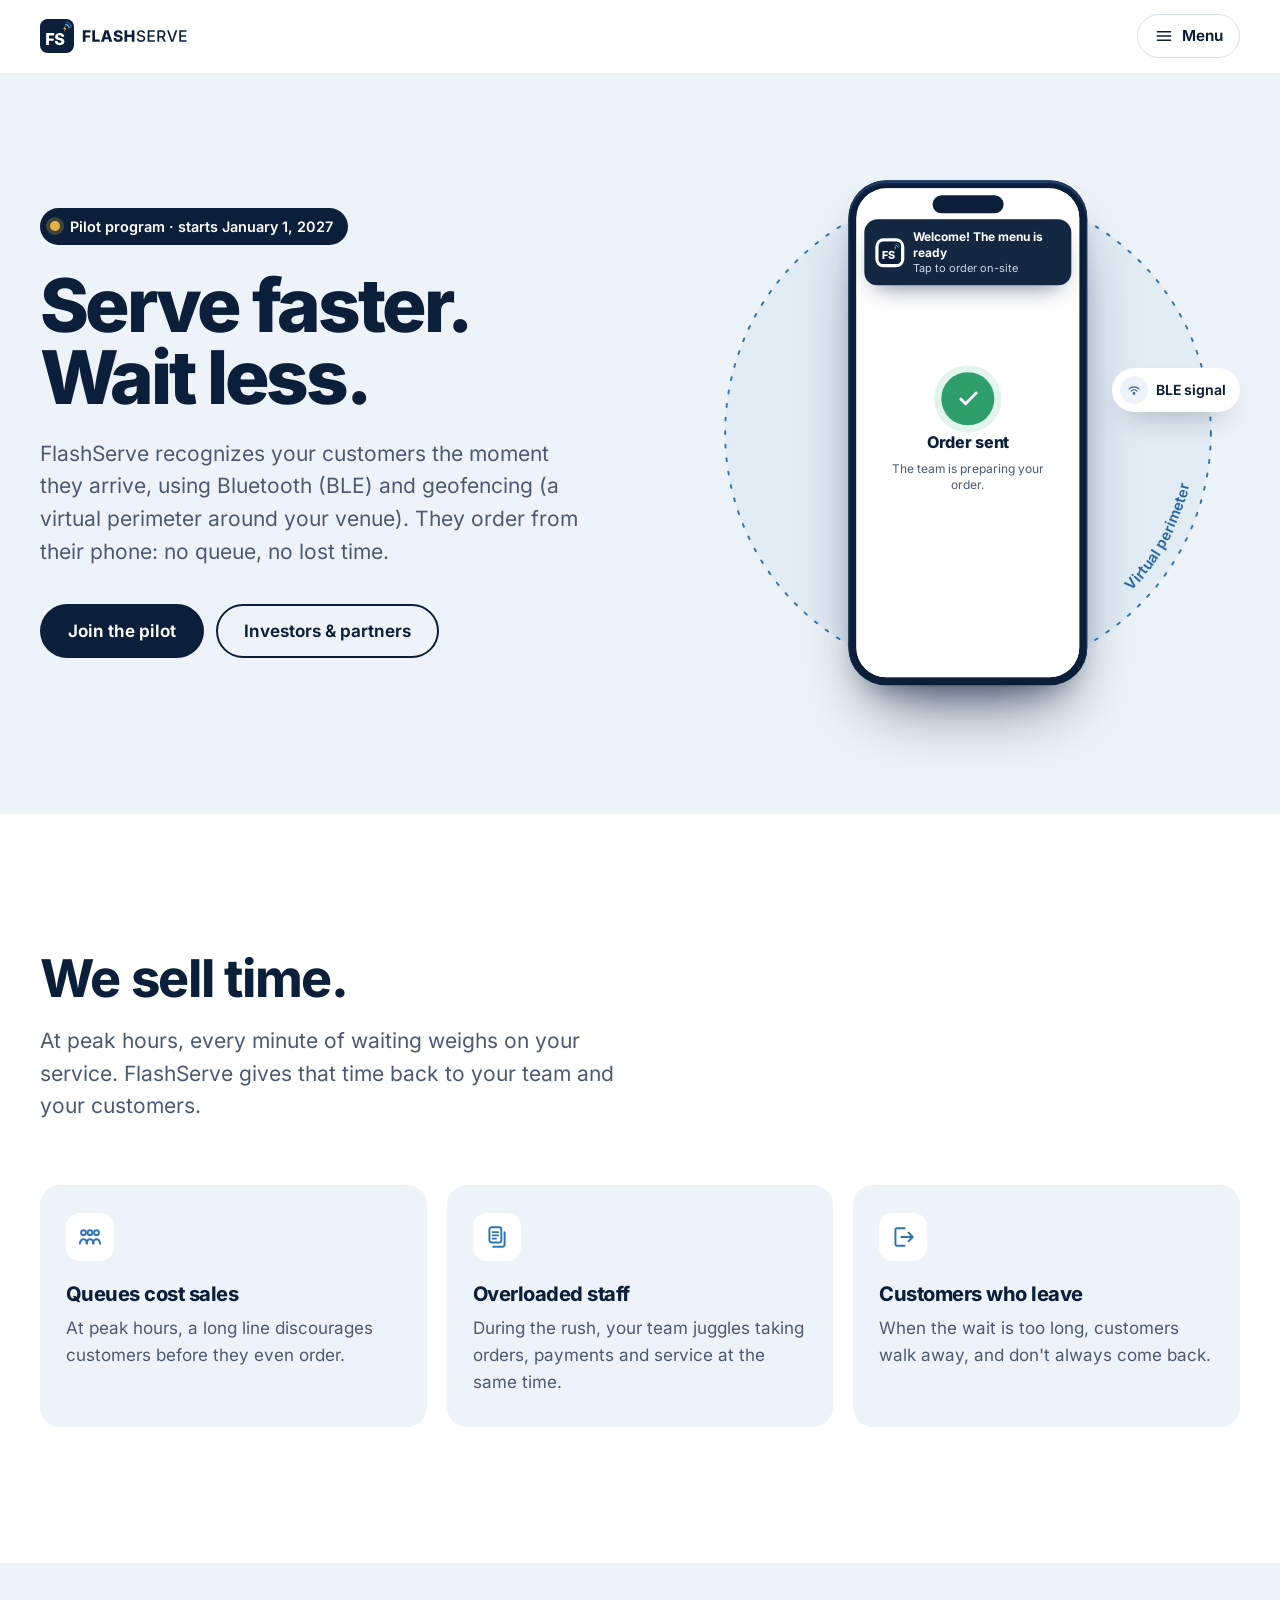
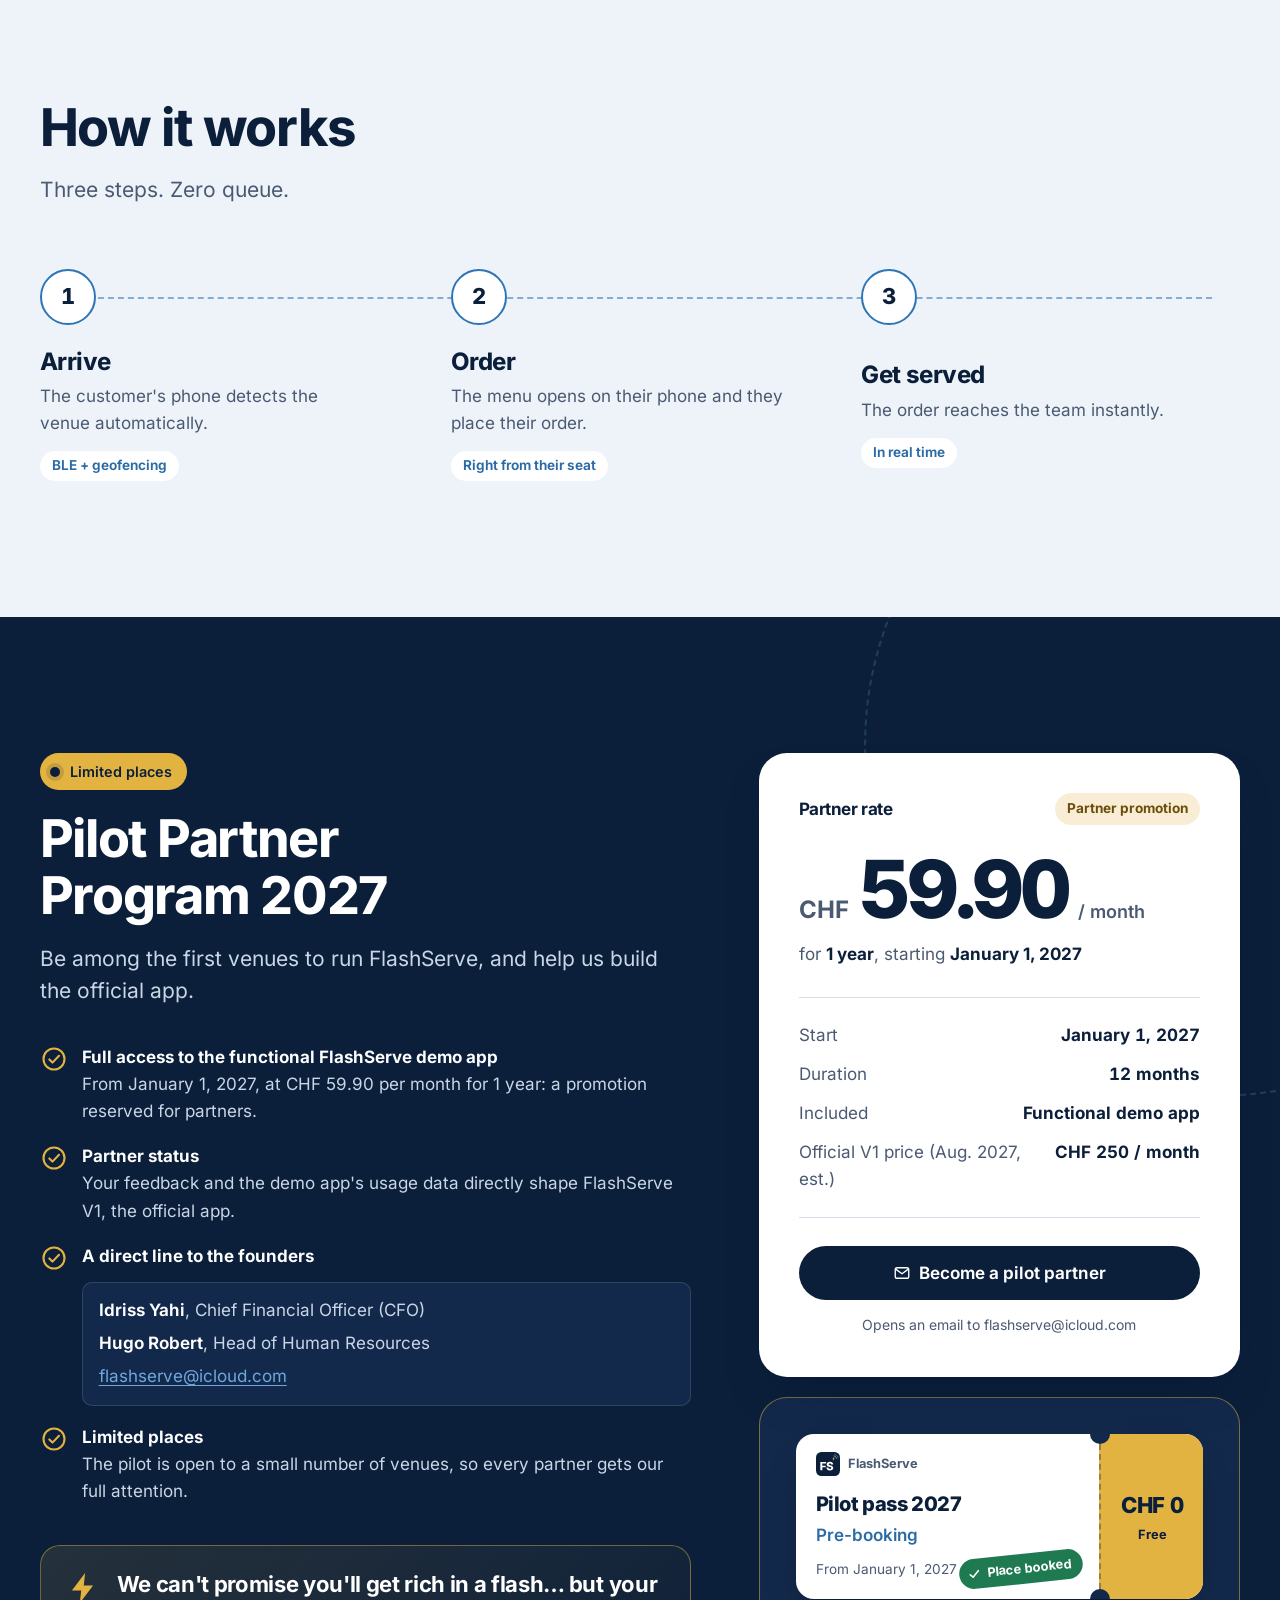
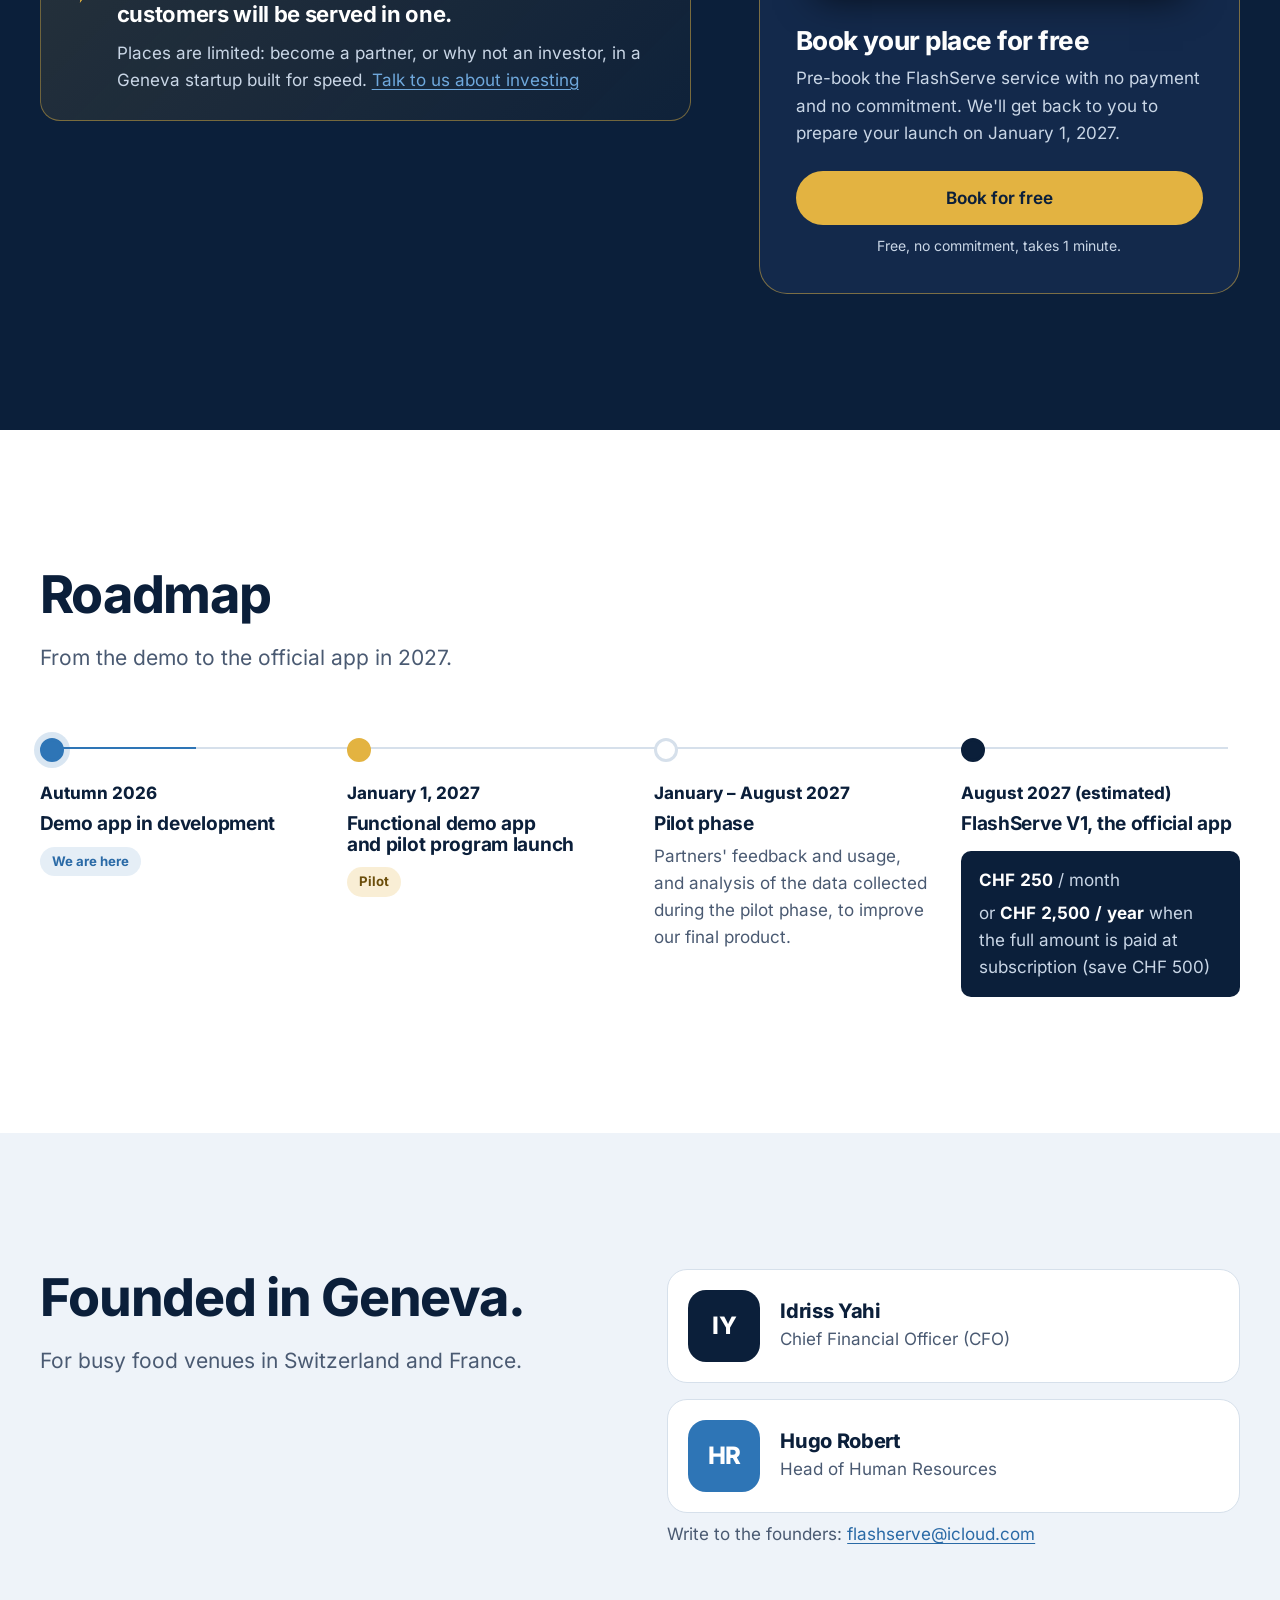
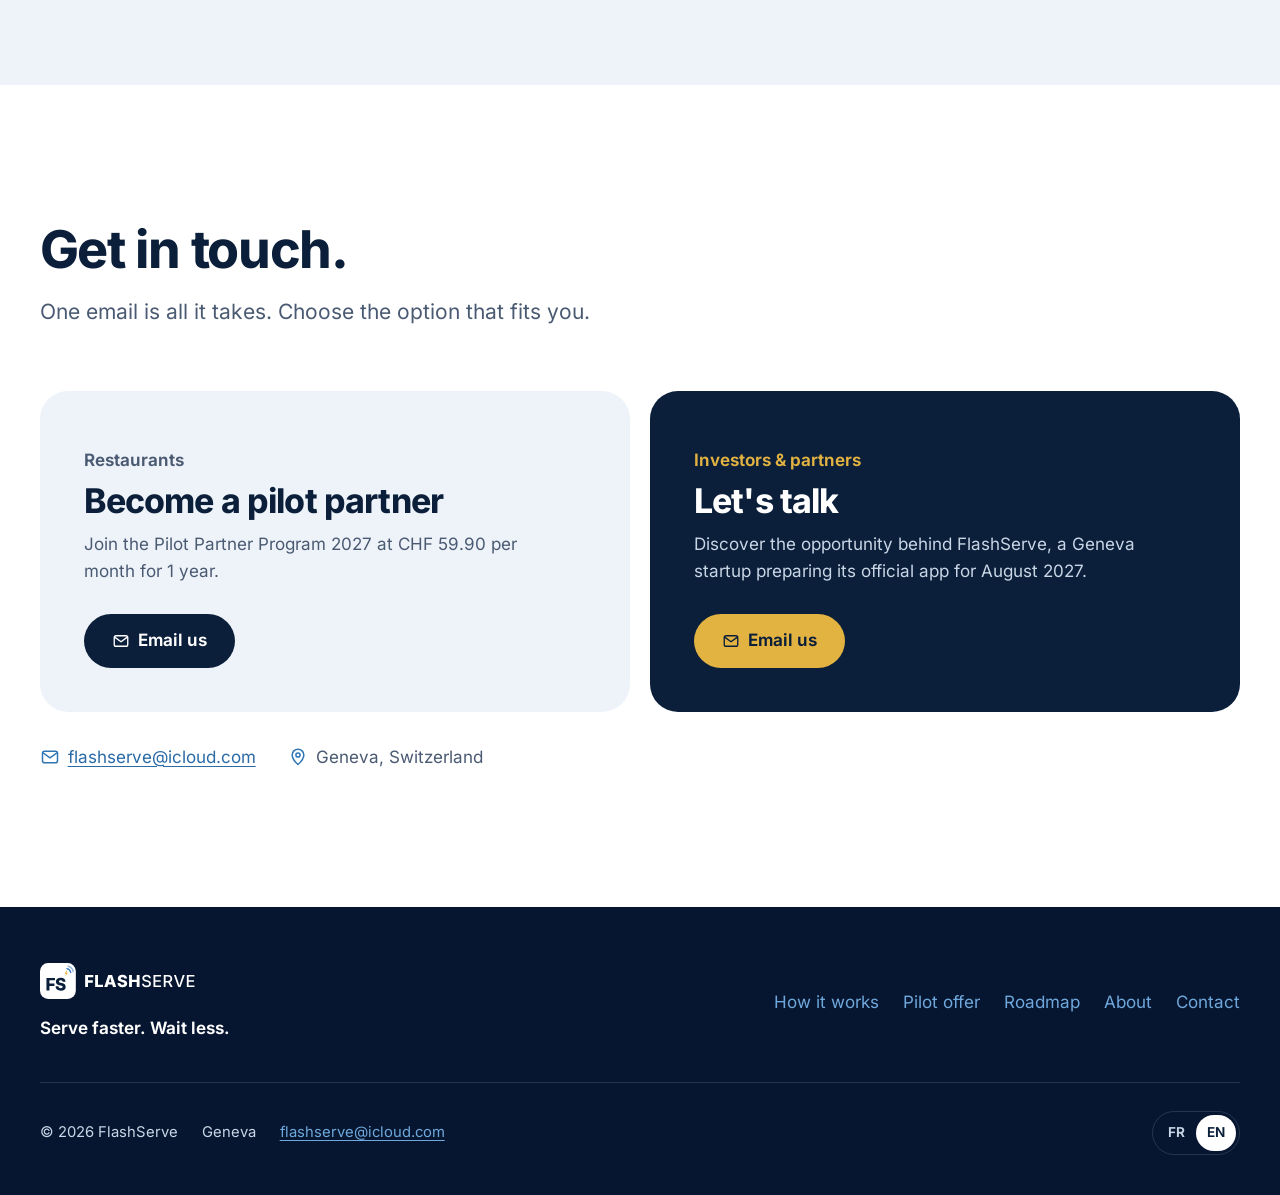
==== commit ecb72d4c: "Add free pre-booking card and booking form Animated "Pilot pass 2027" card next to the pilot price, " ====
--- a/en/index.html
+++ b/en/index.html
@@ -3,7 +3,7 @@
 <head>
   <meta charset="utf-8">
   <meta name="viewport" content="width=device-width, initial-scale=1">
-  <meta http-equiv="Content-Security-Policy" content="default-src 'none'; script-src 'self'; style-src 'self'; img-src 'self'; font-src 'self'; manifest-src 'self'; connect-src 'self'; base-uri 'none'; form-action 'none'; object-src 'none'; upgrade-insecure-requests">
+  <meta http-equiv="Content-Security-Policy" content="default-src 'none'; script-src 'self'; style-src 'self'; img-src 'self'; font-src 'self'; manifest-src 'self'; connect-src 'self' https://api.web3forms.com; base-uri 'none'; form-action https://api.web3forms.com; object-src 'none'; upgrade-insecure-requests">
   <meta name="referrer" content="strict-origin-when-cross-origin">
   <title>FlashServe: on-site ordering without the wait | Geneva</title>
   <meta name="description" content="Your customers order from their phone the moment they arrive, thanks to Bluetooth (BLE) and geofencing. Pilot program from January 1, 2027 at CHF 59.90/month.">
@@ -32,8 +32,8 @@
   <link rel="manifest" href="../site.webmanifest">
 
   <link rel="preload" href="../assets/fonts/inter-latin-var.woff2" as="font" type="font/woff2" crossorigin>
-  <link rel="stylesheet" href="../assets/css/styles.css?v=1.0.0">
-  <script src="../assets/js/main.js?v=1.0.0" defer></script>
+  <link rel="stylesheet" href="../assets/css/styles.css?v=1.1.0">
+  <script src="../assets/js/main.js?v=1.1.0" defer></script>
   <script type="application/ld+json">{"@context": "https://schema.org", "@type": "Organization", "name": "FlashServe", "url": "https://flashserve-ch.github.io/", "logo": "https://flashserve-ch.github.io/icon-512.png", "email": "flashserve@icloud.com", "description": "Your customers order from their phone the moment they arrive, thanks to Bluetooth (BLE) and geofencing. Pilot program from January 1, 2027 at CHF 59.90/month.", "foundingLocation": {"@type": "Place", "name": "Geneva, Switzerland"}, "areaServed": ["CH", "FR"], "founder": [{"@type": "Person", "name": "Idriss Yahi", "jobTitle": "CFO"}, {"@type": "Person", "name": "Hugo Robert", "jobTitle": "Head of Human Resources"}]}</script>
 </head>
 <body>
@@ -274,6 +274,7 @@
           </div>
         </div>
 
+        <div class="pilot-side">
         <aside class="price-card" aria-labelledby="price-title">
           <div class="price-card-top">
             <h3 class="price-label" id="price-title">Partner rate</h3>
@@ -290,6 +291,27 @@
           <a class="btn btn--primary btn--lg btn--block" href="mailto:flashserve@icloud.com?subject=FLASHSERVE%20Pilote%20request%20---&amp;body=Hello%20FlashServe%20team%2C%0D%0A%0D%0AWe%20would%20like%20to%20join%20the%20Pilot%20Partner%20Program%202027.%0D%0A%0D%0ARestaurant%20name%3A%0D%0ACity%3A%0D%0AContact%20person%3A%0D%0APhone%3A%0D%0A%0D%0AThank%20you%21"><svg viewBox="0 0 24 24" aria-hidden="true" focusable="false" fill="none" stroke="currentColor" stroke-width="1.8" stroke-linecap="round" stroke-linejoin="round"><rect x="3" y="5" width="18" height="14" rx="2.5"/><path d="m4 7.2 8 5.8 8-5.8"/></svg>Become a pilot partner</a>
           <p class="price-note">Opens an email to flashserve@icloud.com</p>
         </aside>
+
+        <aside class="reserve-card" aria-labelledby="reserve-title">
+          <div class="pass" aria-hidden="true">
+            <div class="pass-main">
+              <span class="pass-brand"><img src="../assets/img/logo-mark.svg" alt="" width="24" height="24">FlashServe</span>
+              <strong class="pass-title">Pilot pass 2027</strong>
+              <span class="pass-sub">Pre-booking</span>
+              <span class="pass-date">From January 1, 2027</span>
+            </div>
+            <div class="pass-stub">
+              <span class="pass-price">CHF 0</span>
+              <span class="pass-free">Free</span>
+            </div>
+            <span class="pass-stamp"><svg viewBox="0 0 24 24" aria-hidden="true" focusable="false" fill="none" stroke="currentColor" stroke-width="2.6" stroke-linecap="round" stroke-linejoin="round"><path d="m5 12.5 4.3 4.3L19 7"/></svg>Place booked</span>
+          </div>
+          <h3 id="reserve-title">Book your place for free</h3>
+          <p>Pre-book the FlashServe service with no payment and no commitment. We'll get back to you to prepare your launch on January 1, 2027.</p>
+          <a class="btn btn--gold btn--lg btn--block" href="mailto:flashserve@icloud.com?subject=FLASHSERVE%20Pilote%20request%20---&amp;body=Hello%20FlashServe%20team%2C%0D%0A%0D%0AWe%20would%20like%20to%20join%20the%20Pilot%20Partner%20Program%202027.%0D%0A%0D%0ARestaurant%20name%3A%0D%0ACity%3A%0D%0AContact%20person%3A%0D%0APhone%3A%0D%0A%0D%0AThank%20you%21" data-open-reserve>Book for free</a>
+          <p class="reserve-note">Free, no commitment, takes 1 minute.</p>
+        </aside>
+        </div>
       </div>
     </section>
 
@@ -412,5 +434,66 @@
       </div>
     </div>
   </footer>
+
+  <dialog class="reserve-dialog" id="reserve-dialog" aria-labelledby="dlg-title">
+    <div class="dlg-inner">
+      <button class="dlg-close" type="button" data-close-dialog aria-label="Close"><svg viewBox="0 0 24 24" aria-hidden="true" focusable="false" fill="none" stroke="currentColor" stroke-width="1.8" stroke-linecap="round" stroke-linejoin="round"><path d="M6 6l12 12M18 6 6 18"/></svg></button>
+
+      <div class="dlg-view" data-view="form">
+        <p class="badge badge--gold"><span class="badge-dot" aria-hidden="true"></span>CHF 0</p>
+        <h2 id="dlg-title">Free pre-booking</h2>
+        <p class="dlg-sub">Pilot Partner Program 2027. No payment is required.</p>
+        <form class="reserve-form" action="https://api.web3forms.com/submit" method="post" data-lang="en" novalidate>
+          <input type="hidden" name="access_key" value="REPLACE_WITH_WEB3FORMS_ACCESS_KEY">
+          <p class="form-hint">Fields marked with an asterisk (*) are required.</p>
+          <div class="field-grid">
+            <div class="field">
+              <label for="r-name-en">Full name <span aria-hidden="true">*</span></label>
+              <input id="r-name-en" name="name" type="text" autocomplete="name" required maxlength="120">
+            </div>
+            <div class="field">
+              <label for="r-phone-en">Phone <span aria-hidden="true">*</span></label>
+              <input id="r-phone-en" name="phone" type="tel" autocomplete="tel" inputmode="tel" required maxlength="30" pattern="[\d\s\+\-\.\/\(\)]{8,30}" placeholder="+41 …">
+            </div>
+            <div class="field">
+              <label for="r-restaurant-en">Restaurant name <span aria-hidden="true">*</span></label>
+              <input id="r-restaurant-en" name="restaurant" type="text" autocomplete="organization" required maxlength="120">
+            </div>
+            <div class="field">
+              <label for="r-city-en">City <span aria-hidden="true">*</span></label>
+              <input id="r-city-en" name="city" type="text" autocomplete="address-level2" required maxlength="80">
+            </div>
+            <div class="field">
+              <label for="r-email-en">Email <span class="opt">(optional)</span></label>
+              <input id="r-email-en" name="email" type="email" autocomplete="email" maxlength="160">
+            </div>
+            <div class="field">
+              <label for="r-type-en">Type of venue <span class="opt">(optional)</span></label>
+              <select id="r-type-en" name="venue_type"><option value="">Choose…</option><option>Restaurant</option><option>Fast food</option><option>Café / bar</option><option>Food court</option><option>Stadium / event</option><option>Other</option></select>
+            </div>
+            <div class="field field--full">
+              <label for="r-demand-en">Your request <span class="opt">(optional)</span></label>
+              <textarea id="r-demand-en" name="demand" rows="3" maxlength="1000" placeholder="A question or a specific need? Write it here."></textarea>
+            </div>
+          </div>
+          <input class="hp" type="checkbox" name="botcheck" tabindex="-1" aria-hidden="true">
+          <label class="consent">
+            <input type="checkbox" name="consent" required>
+            <span>I agree that FlashServe may use this information to contact me about the pilot program. <span aria-hidden="true">*</span></span>
+          </label>
+          <p class="privacy">Your information is sent by email to FlashServe through the Web3Forms service, only to process your booking. It is never sold or used for any other purpose.</p>
+          <button class="btn btn--primary btn--lg btn--block" type="submit" data-label="Send my booking" data-sending="Sending…">Send my booking</button>
+          <p class="form-error" role="alert" hidden>Sending failed. Please try again in a moment or email us directly at <a href="mailto:flashserve@icloud.com?subject=FLASHSERVE%20Pilote%20request%20---&amp;body=Hello%20FlashServe%20team%2C%0D%0A%0D%0AWe%20would%20like%20to%20join%20the%20Pilot%20Partner%20Program%202027.%0D%0A%0D%0ARestaurant%20name%3A%0D%0ACity%3A%0D%0AContact%20person%3A%0D%0APhone%3A%0D%0A%0D%0AThank%20you%21">flashserve@icloud.com</a>.</p>
+        </form>
+      </div>
+
+      <div class="dlg-view dlg-success" data-view="success" hidden>
+        <span class="success-check"><svg viewBox="0 0 24 24" aria-hidden="true" focusable="false" fill="none" stroke="currentColor" stroke-width="2.6" stroke-linecap="round" stroke-linejoin="round"><path d="m5 12.5 4.3 4.3L19 7"/></svg></span>
+        <h2 tabindex="-1">Booking sent!</h2>
+        <p>Thank you, your place is pre-booked. We'll get back to you very soon to prepare your launch.</p>
+        <button class="btn btn--primary btn--lg" type="button" data-close-dialog>Close</button>
+      </div>
+    </div>
+  </dialog>
 </body>
 </html>
--- a/assets/css/styles.css
+++ b/assets/css/styles.css
@@ -649,7 +649,6 @@
 
 @media (min-width: 62rem) {
   .pilot-grid { grid-template-columns: 1.15fr 0.85fr; }
-  .price-card { position: sticky; top: calc(var(--header-h) + 2rem); }
 }
 
 /* --------------------------------------------------------------------------
@@ -793,3 +792,166 @@
   .site-header, .hero-visual, .skip-link { display: none; }
   .section--navy, .contact-card--investors, .site-footer { background: #fff; color: #000; }
 }
+
+/* --------------------------------------------------------------------------
+   Free pre-booking (card next to the pilot price + form dialog)
+   -------------------------------------------------------------------------- */
+.pilot-side { display: grid; gap: 1.25rem; align-content: start; }
+
+.reserve-card {
+  padding: clamp(1.5rem, 1.1rem + 1.6vw, 2.25rem);
+  border-radius: var(--r-lg);
+  background: var(--navy-2);
+  border: 1px solid rgba(227, 179, 65, 0.5);
+  color: var(--paper);
+}
+.reserve-card h3 { margin-top: 1.75rem; font-size: clamp(1.375rem, 1.2rem + 0.6vw, 1.625rem); letter-spacing: -0.02em; }
+.reserve-card > p { margin-top: 0.625rem; color: var(--mist); }
+.reserve-card .btn { margin-top: 1.5rem; }
+.reserve-note { margin-top: 0.75rem; font-size: 0.875rem; text-align: center; color: var(--mist); }
+
+/* Animated "pilot pass" ticket */
+.pass {
+  position: relative;
+  display: grid; grid-template-columns: 1fr auto;
+  overflow: hidden;
+  border-radius: 1.125rem;
+  background: var(--paper); color: var(--navy);
+  box-shadow: 0 18px 36px -20px rgba(0, 0, 0, 0.7);
+}
+.pass-main { display: grid; gap: 0.125rem; padding: 1.125rem 1.25rem; }
+.pass-brand { display: inline-flex; align-items: center; gap: 0.5rem; margin-bottom: 0.625rem; font-size: 0.8rem; font-weight: 700; color: var(--slate); }
+.pass-brand img { width: 1.5rem; height: 1.5rem; }
+.pass-title { font-size: 1.25rem; font-weight: 800; letter-spacing: -0.02em; }
+.pass-sub { font-weight: 600; color: var(--blue-ink); }
+.pass-date { margin-top: 0.5rem; font-size: 0.85rem; color: var(--slate); }
+.pass-stub {
+  position: relative;
+  display: grid; place-content: center; justify-items: center; gap: 0.125rem;
+  min-width: 6.5rem; padding: 1rem;
+  background: var(--gold); color: var(--navy);
+  border-left: 2px dashed rgba(11, 31, 58, 0.35);
+}
+.pass-stub::before, .pass-stub::after {
+  content: ""; position: absolute; left: -0.6875rem;
+  width: 1.25rem; height: 1.25rem; border-radius: 50%;
+  background: var(--navy-2);
+}
+.pass-stub::before { top: -0.625rem; }
+.pass-stub::after { bottom: -0.625rem; }
+.pass-price { font-size: 1.375rem; font-weight: 820; letter-spacing: -0.03em; font-variant-numeric: tabular-nums; }
+.pass-free { font-size: 0.8rem; font-weight: 700; }
+.pass-stamp {
+  position: absolute; right: 7.5rem; bottom: 0.875rem;
+  display: inline-flex; align-items: center; gap: 0.375rem;
+  padding: 0.3125rem 0.75rem 0.3125rem 0.5rem;
+  border-radius: 999px;
+  background: #1F7A52; color: var(--paper);
+  font-size: 0.8rem; font-weight: 700;
+  transform: rotate(-6deg);
+}
+.pass-stamp svg { width: 0.9rem; height: 0.9rem; }
+
+@media (prefers-reduced-motion: no-preference) {
+  .pass { animation: passFloat 6s ease-in-out infinite; }
+  .pass::after {
+    content: "";
+    position: absolute; top: 0; bottom: 0; left: -40%;
+    width: 30%;
+    background: linear-gradient(100deg, transparent, rgba(255, 255, 255, 0.65), transparent);
+    transform: skewX(-18deg);
+    animation: passShine 6s ease-in-out infinite;
+    pointer-events: none;
+  }
+  .pass-stamp { animation: passStamp 6s ease infinite; }
+}
+@keyframes passFloat {
+  0%, 100% { transform: translateY(0) rotate(-1deg); }
+  50%      { transform: translateY(-6px) rotate(0.5deg); }
+}
+@keyframes passShine {
+  0%, 45%  { left: -40%; }
+  65%, 100%{ left: 130%; }
+}
+@keyframes passStamp {
+  0%, 55%  { opacity: 0; transform: rotate(-6deg) scale(1.6); }
+  62%      { opacity: 1; transform: rotate(-6deg) scale(0.92); }
+  66%, 92% { opacity: 1; transform: rotate(-6deg) scale(1); }
+  98%, 100%{ opacity: 0; transform: rotate(-6deg) scale(1); }
+}
+
+/* Dialog */
+.reserve-dialog {
+  width: min(42rem, calc(100% - 2rem));
+  max-height: calc(100dvh - 2rem);
+  padding: 0;
+  border: 0;
+  border-radius: var(--r-lg);
+  background: var(--paper); color: var(--navy);
+  box-shadow: 0 40px 80px -30px rgba(7, 22, 48, 0.8);
+}
+.reserve-dialog::backdrop { background: rgba(7, 22, 48, 0.62); -webkit-backdrop-filter: blur(4px); backdrop-filter: blur(4px); }
+.dlg-inner { position: relative; padding: clamp(1.5rem, 1rem + 2vw, 2.5rem); }
+.dlg-close {
+  position: absolute; top: 1rem; right: 1rem;
+  display: grid; place-items: center;
+  width: 2.75rem; height: 2.75rem;
+  border: 0; border-radius: 50%;
+  background: var(--glacier); color: var(--navy);
+  cursor: pointer;
+}
+.dlg-close svg { width: 1.25rem; height: 1.25rem; }
+.dlg-close:hover { background: var(--line); }
+.reserve-dialog h2 { margin-top: 1rem; padding-right: 3rem; font-size: clamp(1.625rem, 1.3rem + 1.2vw, 2.125rem); }
+.dlg-sub { margin-top: 0.5rem; color: var(--slate); }
+
+.reserve-form { margin-top: 1.5rem; }
+.form-hint { margin-bottom: 1rem; font-size: 0.875rem; color: var(--slate); }
+.field-grid { display: grid; gap: 1rem; }
+@media (min-width: 36rem) { .field-grid { grid-template-columns: 1fr 1fr; } .field--full { grid-column: 1 / -1; } }
+.field { display: grid; gap: 0.375rem; }
+.field label { font-weight: 650; font-size: 0.95rem; }
+.field .opt { font-weight: 450; color: var(--slate); }
+.field input, .field select, .field textarea {
+  width: 100%;
+  min-height: 2.875rem;
+  padding: 0.625rem 0.875rem;
+  border: 1.5px solid #B9C7D8;
+  border-radius: var(--r-sm);
+  background: var(--paper); color: var(--navy);
+  font: inherit; font-size: 1rem;
+}
+.field textarea { resize: vertical; min-height: 5.5rem; }
+.field input:focus, .field select:focus, .field textarea:focus { outline: 3px solid rgba(46, 117, 182, 0.35); outline-offset: 0; border-color: var(--blue); }
+.reserve-form.was-validated :invalid { border-color: #C0392B; }
+.field input::placeholder, .field textarea::placeholder { color: #6B7A90; }
+
+.hp { position: absolute; left: -10000px; width: 1px; height: 1px; opacity: 0; }
+
+.consent { display: grid; grid-template-columns: auto 1fr; gap: 0.75rem; align-items: start; margin-top: 1.25rem; cursor: pointer; }
+.consent input { width: 1.25rem; height: 1.25rem; margin: 0.15rem 0 0; accent-color: var(--navy); }
+.reserve-form.was-validated .consent input:invalid { outline: 2px solid #C0392B; outline-offset: 2px; }
+.privacy { margin: 0.75rem 0 1.5rem; font-size: 0.85rem; color: var(--slate); }
+.form-error { margin-top: 1rem; padding: 0.875rem 1rem; border-radius: var(--r-sm); background: #FBECEA; color: #8E2A1F; font-weight: 550; }
+.form-error a { color: #8E2A1F; }
+.reserve-form button[aria-busy="true"] { opacity: 0.75; cursor: progress; }
+
+.dlg-success { display: grid; justify-items: center; gap: 0.75rem; padding-block: 1.5rem; text-align: center; }
+.dlg-success[hidden] { display: none; }
+.dlg-success h2 { padding-right: 0; margin-top: 0.5rem; }
+.dlg-success h2:focus { outline: none; }
+.dlg-success p { max-width: 26rem; color: var(--slate); }
+.dlg-success .btn { margin-top: 1rem; }
+.success-check {
+  display: grid; place-items: center;
+  width: 5rem; height: 5rem; border-radius: 50%;
+  background: #2E9E6B; color: var(--paper);
+  box-shadow: 0 0 0 0.75rem #E3F4EC;
+}
+.success-check svg { width: 2.5rem; height: 2.5rem; }
+@media (prefers-reduced-motion: no-preference) {
+  .dlg-success:not([hidden]) .success-check { animation: pop 0.5s cubic-bezier(0.2, 1.4, 0.4, 1) both; }
+  .reserve-dialog[open] { animation: dlgIn 0.25s ease-out; }
+}
+@keyframes pop { from { transform: scale(0.4); opacity: 0; } to { transform: scale(1); opacity: 1; } }
+@keyframes dlgIn { from { transform: translateY(12px); opacity: 0; } to { transform: none; opacity: 1; } }
